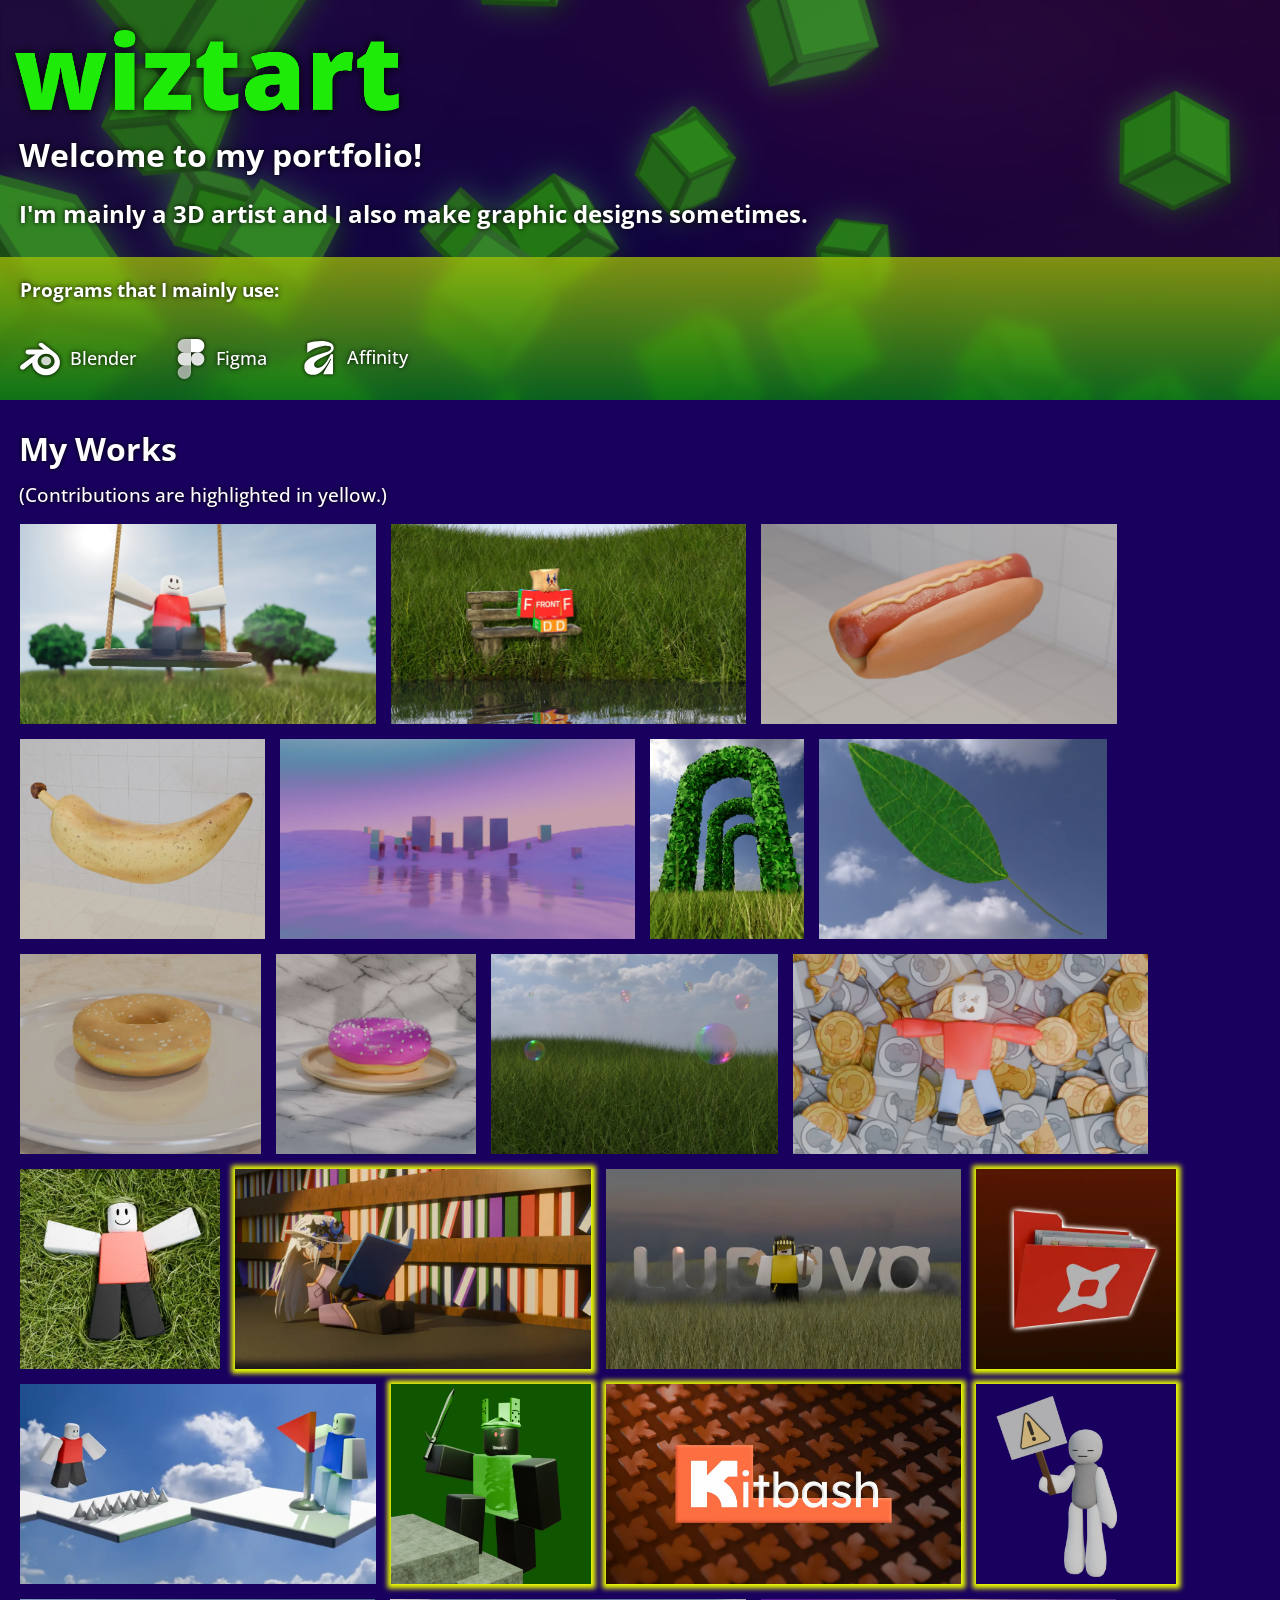
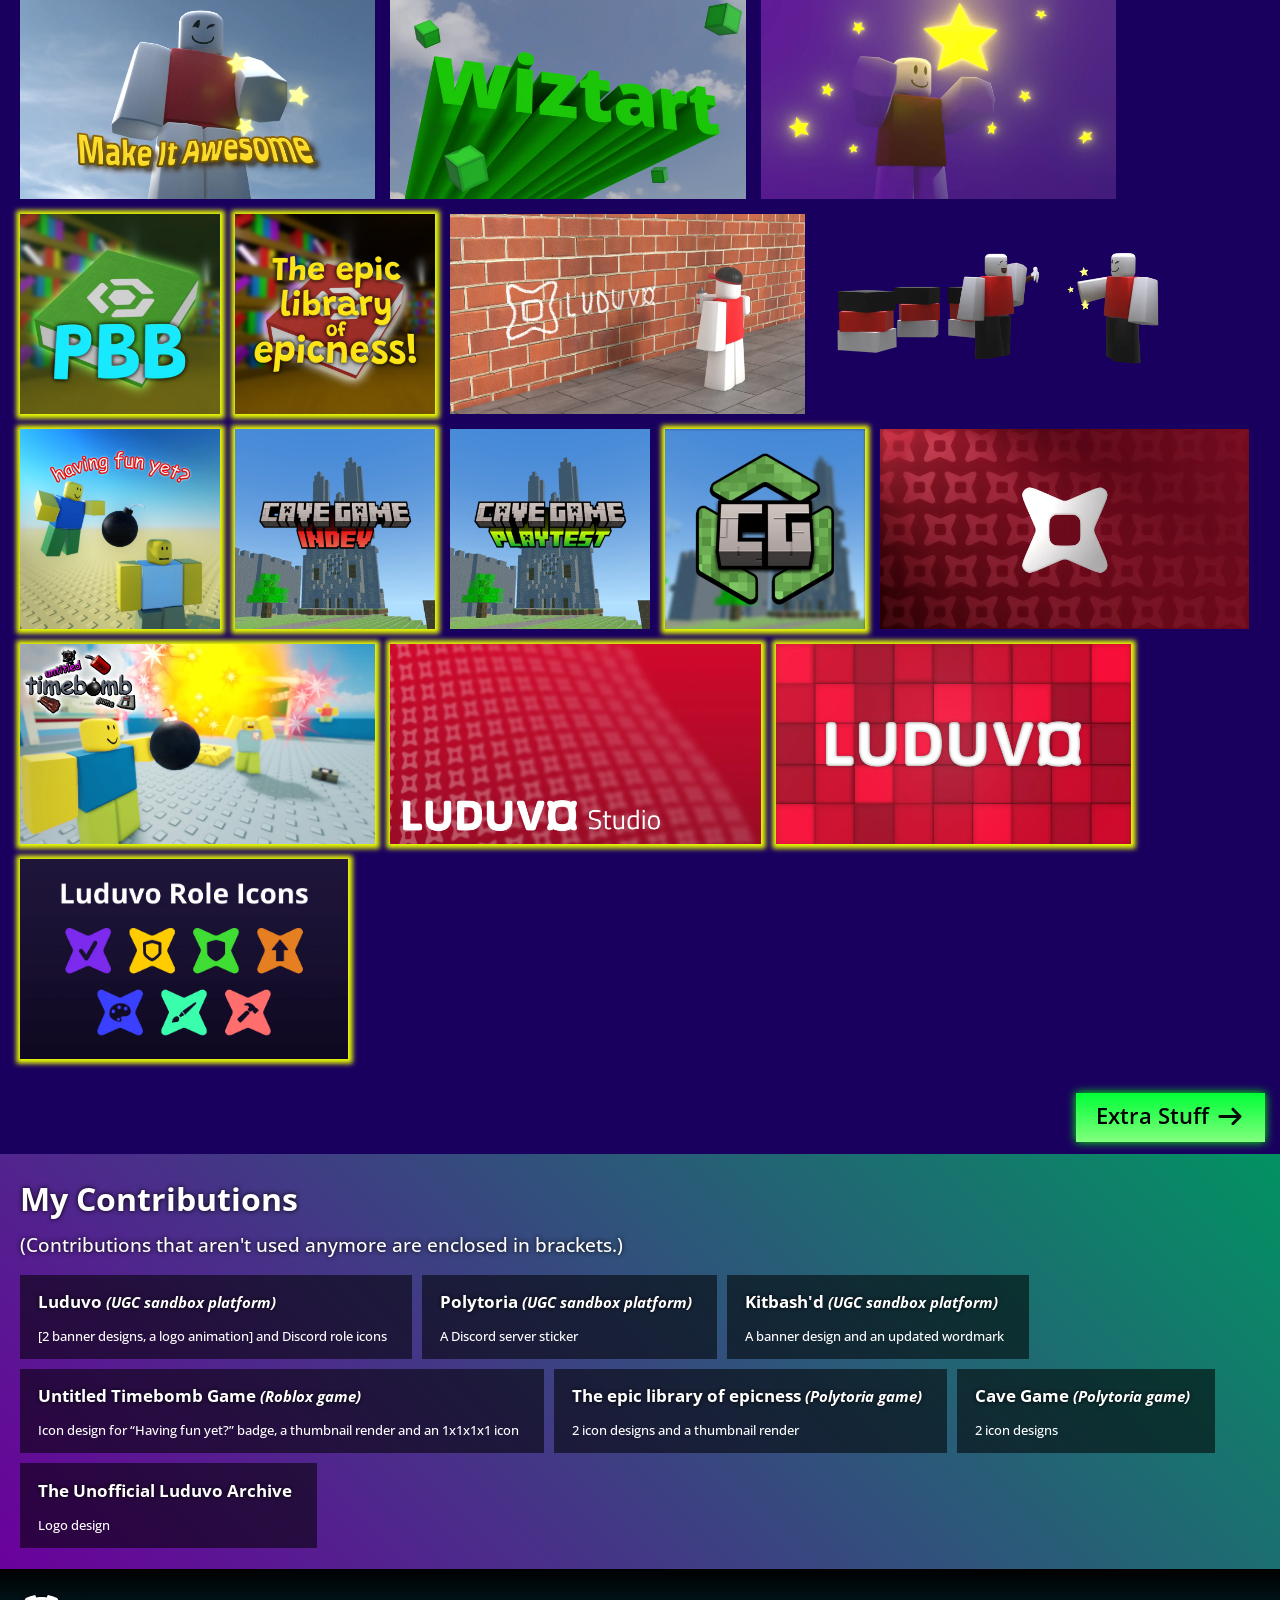
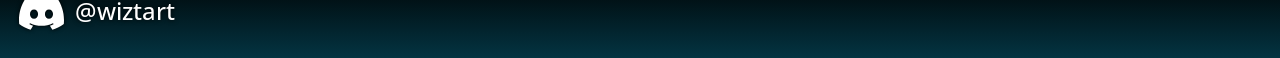
==== index.html @ 4752137a "New works added" ====
<!DOCTYPE html>
<html lang="en">
<head>
    <meta charset="UTF-8">
    <meta name="viewport" content="width=device-width, initial-scale=1.0">
    <title>wiztart's Portfolio</title>
    <meta property="og:title" content="wiztart's Portfolio">
    <meta property="og:image" content="https://wiztart.github.io/portfolio/icons/embed-icon.png">
    <link rel="stylesheet" href="styles.css">
    <link rel="preconnect" href="https://fonts.googleapis.com">
    <link rel="preconnect" href="https://fonts.gstatic.com" crossorigin>
    <link href="https://fonts.googleapis.com/css2?family=Open+Sans:ital,wght@0,300..800;1,300..800&display=swap" rel="stylesheet">
    <link rel="icon" type="image/x-icon" href="icons/icon.png">
</head>

<body>
<script>
    const urlParams = new URLSearchParams(window.location.search);

    if (urlParams.get('animation') === 'false' || urlParams.get('vscode-livepreview') === 'true') {
    document.documentElement.classList.add('no-animations');
    }
</script>




<div class="headerdiv wipe-animation">
    <img class="logo fade-up" src="wiztart.png" alt="wiztart">
    <h1 class="maintext fade-up">Welcome to my portfolio!</h1>
    <h2 class="maintext fade-up">I'm mainly a 3D artist and I also make graphic designs sometimes.</h2>
    <p class="secret-text">if you found this you are very cool</p>

    <div class="programs-container fade-in">
        <h3 class="maintext fade-up">Programs that I mainly use:</h3>

        <div style="display: flex; flex-wrap: wrap;">
            <div class="fade-up"><p class="maintext2" style="font-size: 18px;"><img src="icons/Blender.svg" alt="." width="40" class="small-icon">&nbsp; Blender</p></div>
            <div class="fade-up"><p class="maintext2" style="font-size: 18px;"><img src="icons/Figma.svg" alt="." width="40" class="small-icon"> Figma</p></div>
            <div class="fade-up"><p class="maintext2" style="font-size: 18px; padding-top: 1px;"><img src="icons/Affinity.svg" alt="." width="36" class="small-icon">&nbsp; Affinity</p></div>
        
        </div>
    </div>
</div>

<div class="my-works-section wipe-animation-2">
    <h1 class="maintext fade-in" style="margin-bottom: -6px;">My Works</h1>
    <h3 class="maintext2 fade-in" style="margin-bottom: 10px;">(Contributions are highlighted in yellow.)</h3>

    <div class="my-works-container fade-and-grow">
        <img class="mwimage" src="works/34.webp">
        <img class="mwimage" src="works/33.webp">
        <img class="mwimage" src="works/32.webp">
        <img class="mwimage" src="works/31.webp">
        <img class="mwimage" src="works/30.webp">
        <img class="big-mwimage" src="works/29.webp">
        <img class="mwimage" src="works/28.webp">
        <img class="mwimage" src="works/27.webp">
        <img class="big-mwimage" src="works/26.webp">
        <img class="big2-mwimage" src="works/25.webp">
        <img class="mwimage" src="works/24.webp">
        <img class="mwimage" src="works/23.webp">
        <img class="h-mwimage" src="works/22.webp">
        <img class="mwimage" src="works/21.webp">
        <img class="h-mwimage" src="works/20.webp">
        <img class="mwimage" src="works/19.webp">
        <img class="h-mwimage" src="works/18.webp">
        <img class="h-mwimage" src="works/17.webp">
        <img class="h-mwimage" src="works/16.webp">
        <img class="mwimage" src="works/15.webp">
        <img class="mwimage" src="works/14.webp">
        <img class="mwimage" src="works/13.webp">
        <img class="h-mwimage" src="works/12.webp">
        <img class="h-mwimage" src="works/11.webp">
        <img class="mwimage" src="works/10.webp">
        <img class="wide-mwimage" src="works/9.webp">
        <img class="h-mwimage" src="works/8.webp">
        <img class="h-mwimage" src="works/7.webp">
        <img class="mwimage" src="works/6.webp">
        <img class="h-mwimage" src="works/5.webp">
        <img class="mwimage" src="works/4.webp">
        <img class="h-mwimage" src="works/3.webp">
        <img class="h-mwimage" src="works/2.webp">
        <img class="h-mwimage" src="works/1.webp">
        <img class="h-mwimage" src="works/0.webp">
    </div>
<br>

    <div style="padding-right: 15px; padding-bottom: 15px;">
        <a href="extra.html">
        <button class="more-stuff-button hvr-grow">Extra Stuff <img src="icons/arrow-right.svg" alt="Back" width="30" height="29" style="vertical-align: middle; padding-bottom: 4px;"></button>
        </a>
        <p style="font-size: 16px;">&nbsp;</p>
    </div>
</div>

<div class="contributions-section">
    <h1 class="maintext fade-in" style="padding-left: 0px; margin-bottom: -7px;">My Contributions</h1>
    <h3 class="maintext2 fade-in" style="padding-left: 0px;">(Contributions that aren't used anymore are enclosed in brackets.)</h3>

    <div class="contribution-cards-container fade-and-grow">


        <div class="contribution-card"><h2 class="contribution-card-text">Luduvo
        <i class="contribution-card-text-italic">(UGC sandbox platform)</i>
        <h3 class="contribution-card-text-2">[2 banner designs, a logo animation] and Discord role icons</h3></h2></div>

        <div class="contribution-card"><h2 class="contribution-card-text">Polytoria
        <i class="contribution-card-text-italic">(UGC sandbox platform)</i>
        <h3 class="contribution-card-text-2">A Discord server sticker</h3></h2></div>

        <div class="contribution-card"><h2 class="contribution-card-text">Kitbash'd
        <i class="contribution-card-text-italic">(UGC sandbox platform)</i>
        <h3 class="contribution-card-text-2">A banner design and an updated wordmark</h3></h2></div>

        <div class="contribution-card"><h2 class="contribution-card-text">Untitled Timebomb Game
        <i class="contribution-card-text-italic">(Roblox game)</i>
        <h3 class="contribution-card-text-2">Icon design for “Having fun yet?” badge, a thumbnail render and an 1x1x1x1 icon</h3></h2></div>

        <div class="contribution-card"><h2 class="contribution-card-text">The epic library of epicness
        <i class="contribution-card-text-italic">(Polytoria game)</i>
        <h3 class="contribution-card-text-2">2 icon designs and a thumbnail render</h3></h2></div>

        <div class="contribution-card"><h2 class="contribution-card-text">Cave Game
        <i class="contribution-card-text-italic">(Polytoria game)</i>
        <h3 class="contribution-card-text-2">2 icon designs</h3></h2></div>

        <div class="contribution-card"><h2 class="contribution-card-text">The Unofficial Luduvo Archive
        <h3 class="contribution-card-text-2">Logo design</h3></h2></div>


    </div>
</div>

<div class="discord-username-section">
    <h2 class="maintext2">
    <img src="icons/discord.svg" alt="Discord" width="45" class="small-icon" style="padding-right: 11px;">@wiztart
    </h2>
</div>


</body>
</html>
---- styles.css ----
body {
    margin: 0;
    min-height: 100vh; 
    background-image: linear-gradient(45deg, #35004e, #130153);
    background-attachment: fixed;
    background-size: cover;   
}

.maintext {
    position: relative;
    color: white;
    font-family: "Open Sans", sans-serif;
    font-optical-sizing: auto;
    font-weight: 700;
    font-style: normal;
    font-variation-settings:
    "wdth" 100;
    text-shadow: 0px 0px 5px #000000;
    padding-left: 19px;
    padding-right: 6px;
}

.maintext2 {
    position: relative;
    color: white;
    font-family: "Open Sans", sans-serif;
    font-optical-sizing: auto;
    font-weight: 500;
    font-style: normal;
    font-variation-settings:
    "wdth" 100;
    text-shadow: 0px 0px 5px #000000;
    padding-left: 19px;
    padding-right: 15px;
}

.discord-username-section {
    position: relative;
    background-image: linear-gradient(180deg, #000000, #033442);
    padding-top: 1px;
    padding-bottom: 1px;
}

.small-icon {
    -webkit-filter: drop-shadow(5px 5px 5px #000000);
    filter: drop-shadow(0px 0px 2px #000000);
    vertical-align: middle;
    padding-bottom: 2.6px;
}

.programs-container {
    -webkit-backdrop-filter: blur(5px);
    backdrop-filter: blur(5px);
    background-image: linear-gradient(0deg, #097417d0, #a3be07c0);
    padding: 1px;
}

.contribution-card {
    background-color: #0000008e;
    width: fit-content;
    padding-left: 18px;
    padding-right: 25px;
    padding-top: 1px;
    padding-bottom: 1px;
}

.contributions-section {
    padding-left: 20px;
    padding-bottom: 21px;
    padding-top: 1px;
    background-image: linear-gradient(45deg, #6b009c, #029262);
    display: block;
    margin-top: 0;
}

.contribution-cards-container {
    display: flex;
    flex-wrap: wrap;
    gap: 10px;
    padding-right: 23px;
}

.contribution-card-text {
    position: relative;
    color: white;
    font-family: "Open Sans", sans-serif;
    font-optical-sizing: auto;
    font-weight: 700;
    font-style: normal;
    font-variation-settings:
    "wdth" 100;
    text-shadow: 0px 0px 5px #000000;
    font-size: 17px;
}

.contribution-card-text-2 {
    position: relative;
    color: white;
    font-family: "Open Sans", sans-serif;
    font-optical-sizing: auto;
    font-weight: 500;
    font-style: normal;
    font-variation-settings:
    "wdth" 100;
    font-size: 13px
}

.contribution-card-text-italic {
    position: relative;
    color: white;
    font-family: "Open Sans", sans-serif;
    font-optical-sizing: auto;
    font-weight: 700;
    font-style: normal;
    font-variation-settings:
    "wdth" 100;
    text-shadow: 0px 0px 5px #000000;
    font-size: 18px;
    font-style: italic;
    font-size: 15px;
}

.bar {
  position: relative;
  width: 97%;
  height: 1px;
  background-color: #ffffff;
  margin: 10px auto;
  border-radius: 2px;
}


.logo {
    position: relative;
    display: block;
    width: 30%;
    max-width: 400px;
    min-width: 320px;
    height: auto;
    padding-left: 15px;
    padding-top: 30px;
    -webkit-filter: drop-shadow(5px 5px 5px #000000);
    filter: drop-shadow(0px 0px 5px #000000);
}


.my-works-section {
    background-color: rgb(25, 0, 95); 
    width: 100%;
    padding-top: 5px;
    padding-bottom: 12px;
}

.my-works-container {
    padding-top: 7px;
    padding-left: 20px;
    display: flex;
    flex-wrap: wrap;
    gap: 15px; /* Adjust this value to change the spacing */
}

.hvr-grow {
  display: inline-block;
  vertical-align: middle;
  -webkit-transform: perspective(1px) translateZ(0);
  transform: perspective(1px) translateZ(0);
  box-shadow: 0 0 1px rgba(0, 0, 0, 0);
  -webkit-transition-duration: 0.3s;
  transition-duration: 0.3s;
  -webkit-transition-property: transform;
  transition-property: transform;
}
.hvr-grow:hover, .hvr-grow:focus, .hvr-grow:active { 
  -webkit-transform: scale(1.05);
  transform: scale(1.05);
}

.no-animations .hvr-grow {
  -webkit-transition-duration: 0.3s !important;
  transition-duration: 0.3s !important;
  -webkit-transition-property: transform !important;
  transition-property: transform !important;
}


.headerdiv {
    background-image: url("banner.png");
    background-size: cover;
    background-position: center;
    background-repeat: no-repeat;
    display: block;
    overflow: hidden; /* Prevents internal margins from pushing out the bottom */
}

.wipe-animation {
    -webkit-mask-image: linear-gradient(to right, black 45%, transparent 55%);

    mask-image: linear-gradient(to right, black 46%, transparent 55%);

    -webkit-mask-size: 200% 100%;
    mask-size: 300% 100%;

    -webkit-mask-position: 100% 0;
    mask-position: 85% 0;

    animation: wipeReveal 1s ease-in-out forwards;
}

.wipe-animation-2 {
    -webkit-mask-image: linear-gradient(to right, transparent 45%, black 55%);
    mask-image: linear-gradient(to right, transparent 45%, black 55%);

    -webkit-mask-size: 200% 100%;
    mask-size: 300% 100%;

    -webkit-mask-position: 0% 0;
    mask-position: 0% 0;

    animation: wipeRevealRightToLeft 1s ease-in-out forwards;
}

@keyframes wipeRevealRightToLeft {
  0% {
    -webkit-mask-position: 0% 0;
    mask-position: 0% 0;
  }
  100% {
    -webkit-mask-position: 100% 0;
    mask-position: 100% 0;
  }
}

@keyframes wipeReveal {
  100% {
    -webkit-mask-position: 0% 0;
    mask-position: 0% 0;
  }
}

.no-animations .wipe-animation {
    -webkit-mask-position: 0% 0 !important;
    mask-position: 0% 0 !important;
}

.no-animations .wipe-animation-2 {
    -webkit-mask-position: 100% 0 !important;
    mask-position: 100% 0 !important;
}

.mwimage {
    height: 200px;
    width: auto;
    flex-shrink: 0;
    object-fit: contain;
}

.big-mwimage {
    height: 200px;
    width: auto;
    flex-shrink: 0;
    object-fit: contain;
}

.big2-mwimage {
    height: 200px;
    width: auto;
    flex-shrink: 0;
    object-fit: contain;
}

.wide-mwimage {
    height: 155px;
    width: auto;
    flex-shrink: 0;
    object-fit: contain;
}

.h-mwimage {
    height: 200px;
    width: auto;
    flex-shrink: 0;
    object-fit: contain;
    scroll-behavior: smooth;
    box-shadow: 0 0 5px 4.5px #eeff00;
}

.blue-highlighted-worksimage {
    height: 200px;
    width: auto;
    flex-shrink: 0;
    object-fit: contain;
    scroll-behavior: smooth;
    box-shadow: 0 0 5px 4.5px #00ccff;
}

.fade-up {
  opacity: 0;
  transform: translateY(20px);
  animation: fadeUp 0.7s ease-out forwards;
  animation-delay: 0.4s;
}

.no-animations .fade-up {
  opacity: 1 !important;
  transform: translateY(0) !important;
}

.fade-and-grow {
  animation: fadeInGrow 0.6s ease-in-out forwards;
}

@keyframes fadeInGrow {
  0% {
    opacity: 0;
    transform: scale(0.7);
  }
  100% {
    opacity: 1;
    transform: scale(1);
  }
}


@keyframes fadeUp {
  to {
    opacity: 1;
    transform: translateY(0);
  }
}

  /*
Source - https://stackoverflow.com/a/39669911
Posted by DigitalDesignDj
Retrieved 2026-07-07, License - CC BY-SA 3.0
*/

.fade-in {
	opacity: 1;
	animation-name: fadeInOpacity;
	animation-iteration-count: 1;
	animation-timing-function: ease-in;
	animation-duration: 0.8s;
}

.back-button {
  font-family: "Open Sans";
  font-weight: 600;
  padding: 10px 30px;
  padding-bottom: 7px;
  font-size: 22px;
  cursor: pointer;
  background: linear-gradient(to bottom, #00ff37, #82ff7e); 
  -webkit-filter: drop-shadow(5px 5px 5px #00ff00);
  filter: drop-shadow(0px 0px 5px #02ff02);
  border-style: none;
  color: black;
  text-decoration: none;
}

.more-stuff-button {
  font-family: "Open Sans";
  font-weight: 600;
  padding: 7px 20px;
  font-size: 22px;
  cursor: pointer;
  background: linear-gradient(to bottom, #00ff37, #82ff7e); 
  -webkit-filter: drop-shadow(5px 5px 5px #00ff00);
  filter: drop-shadow(0px 0px 5px #02ff02);
  border-style: none;
  color: black;
  text-decoration: none;
  float: right;
}

.video {

}

.highlighted-video {
  box-shadow: 0 0 5px 4.5px #eeff00;
}

.extra-stuff-container {
  padding: 15px;
  display: flex;
  flex-wrap: wrap;
  gap: 15px; /* Adjust this value to change the spacing */
}

.secret-text {
  position: relative;
  color: rgba(255, 255, 255, 0);
  font-family: "Open Sans", sans-serif;
  font-optical-sizing: auto;
  font-weight: 500;
  font-style: normal;
  font-variation-settings:
  "wdth" 100;
  padding-left: 4px;
  font-size: 3px;
}

.no-animations, 
.no-animations * {
  animation: none !important;
  transition: none !important;
}

@keyframes fadeInOpacity {
	0% {
		opacity: 0;
	}
	100% {
		opacity: 1;
	}
}
  
@media (max-width: 768px) {
    .mwimage {
      height: 176px;
      width: auto;
    }

    .h-mwimage {
      height: 176px;
      width: auto;
    }

    .wide-mwimage {
      height: 135px;
      width: auto;
    }

    .big-mwimage {
      width: 250px;
      height: auto;
    }
    
    .big2-mwimage {
      width: 300px;
      height: auto;
    }

    .my-works-container {
        gap: 12px;
        padding: 10px;
        padding-left: 19px;

    }


}

@media (max-width: 450px) {
    .video {
      width: 94%;
      height: auto;
    }
}

@media (max-width: 768px) {
    .contribution-card {
      padding-left: 13px;
      padding-right: 18px;
      padding-top: 0px;
      padding-bottom: 0px;
    }

    .contribution-card-text {
      font-size: 17px;
    }

    .contribution-card-text-2 {
      font-size: 15px;
    }

    .contribution-card-text-italic {
      font-size: 14px;
    }
  }
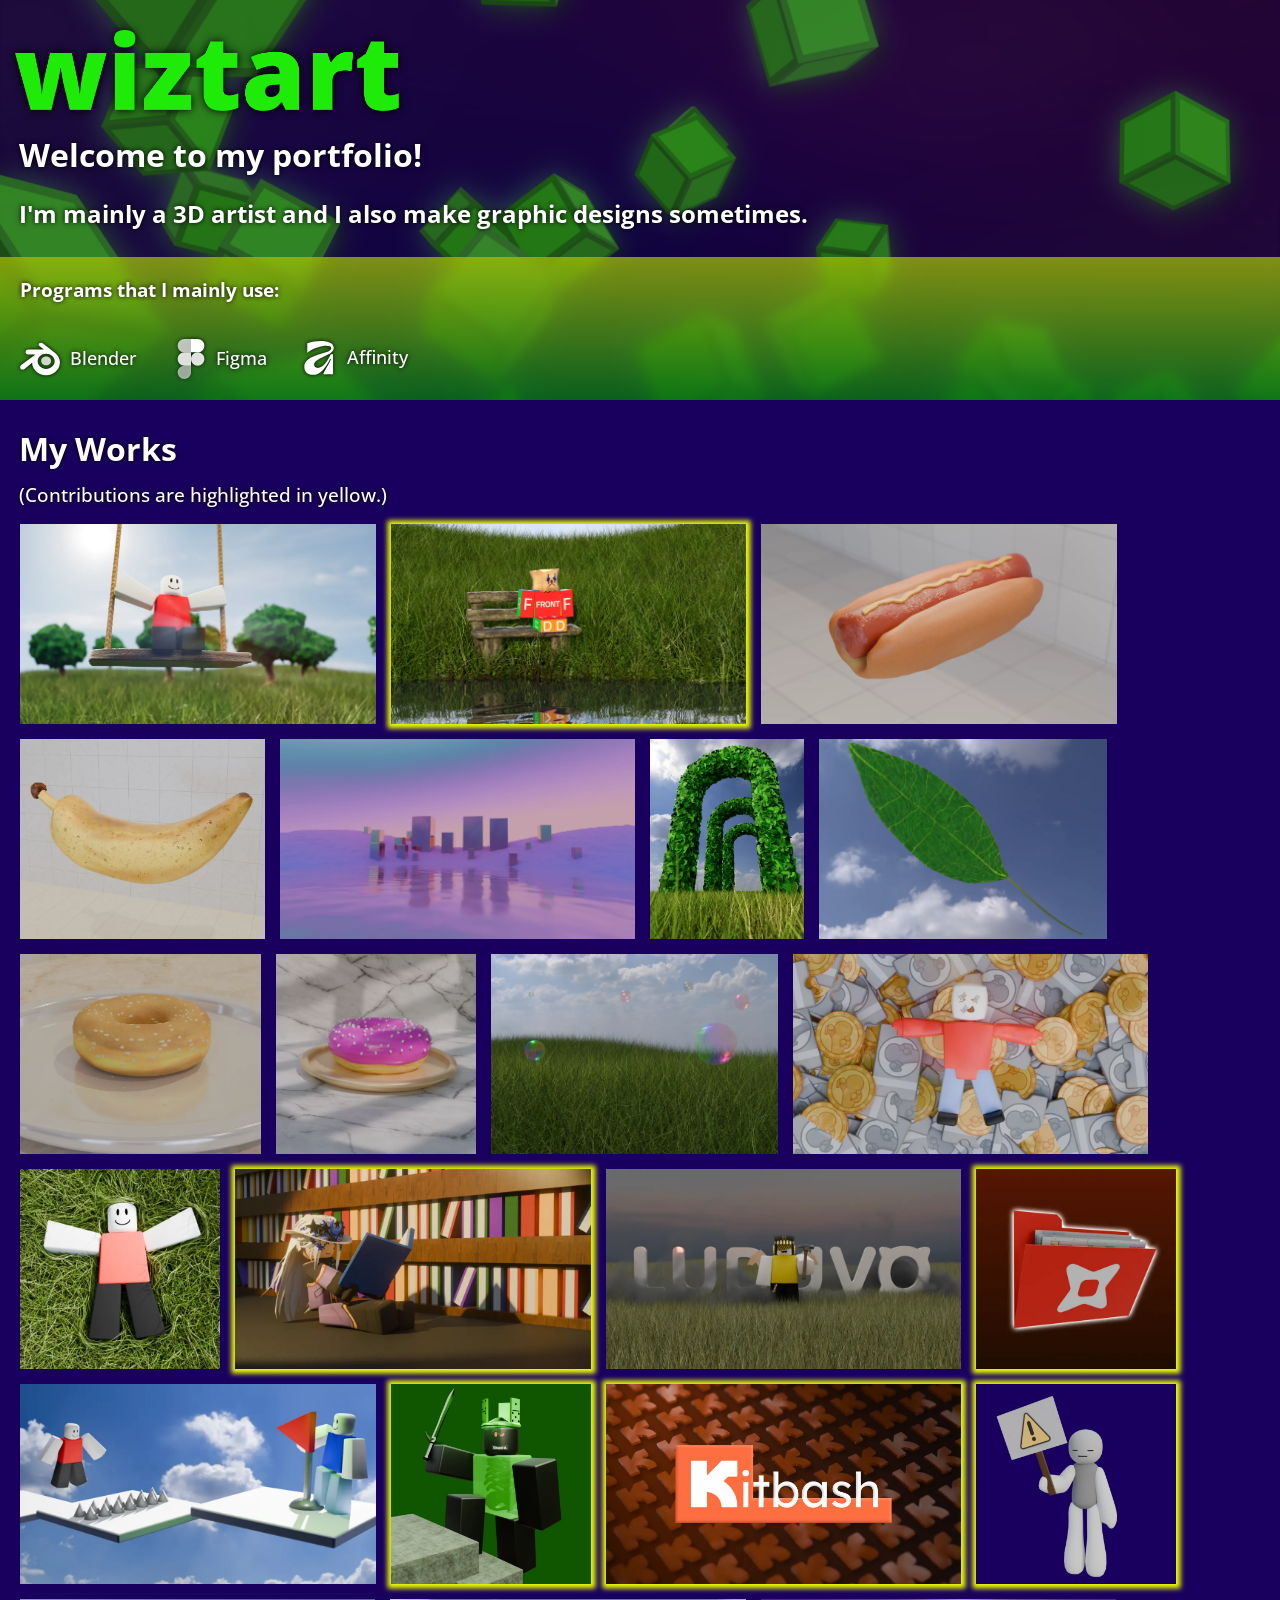
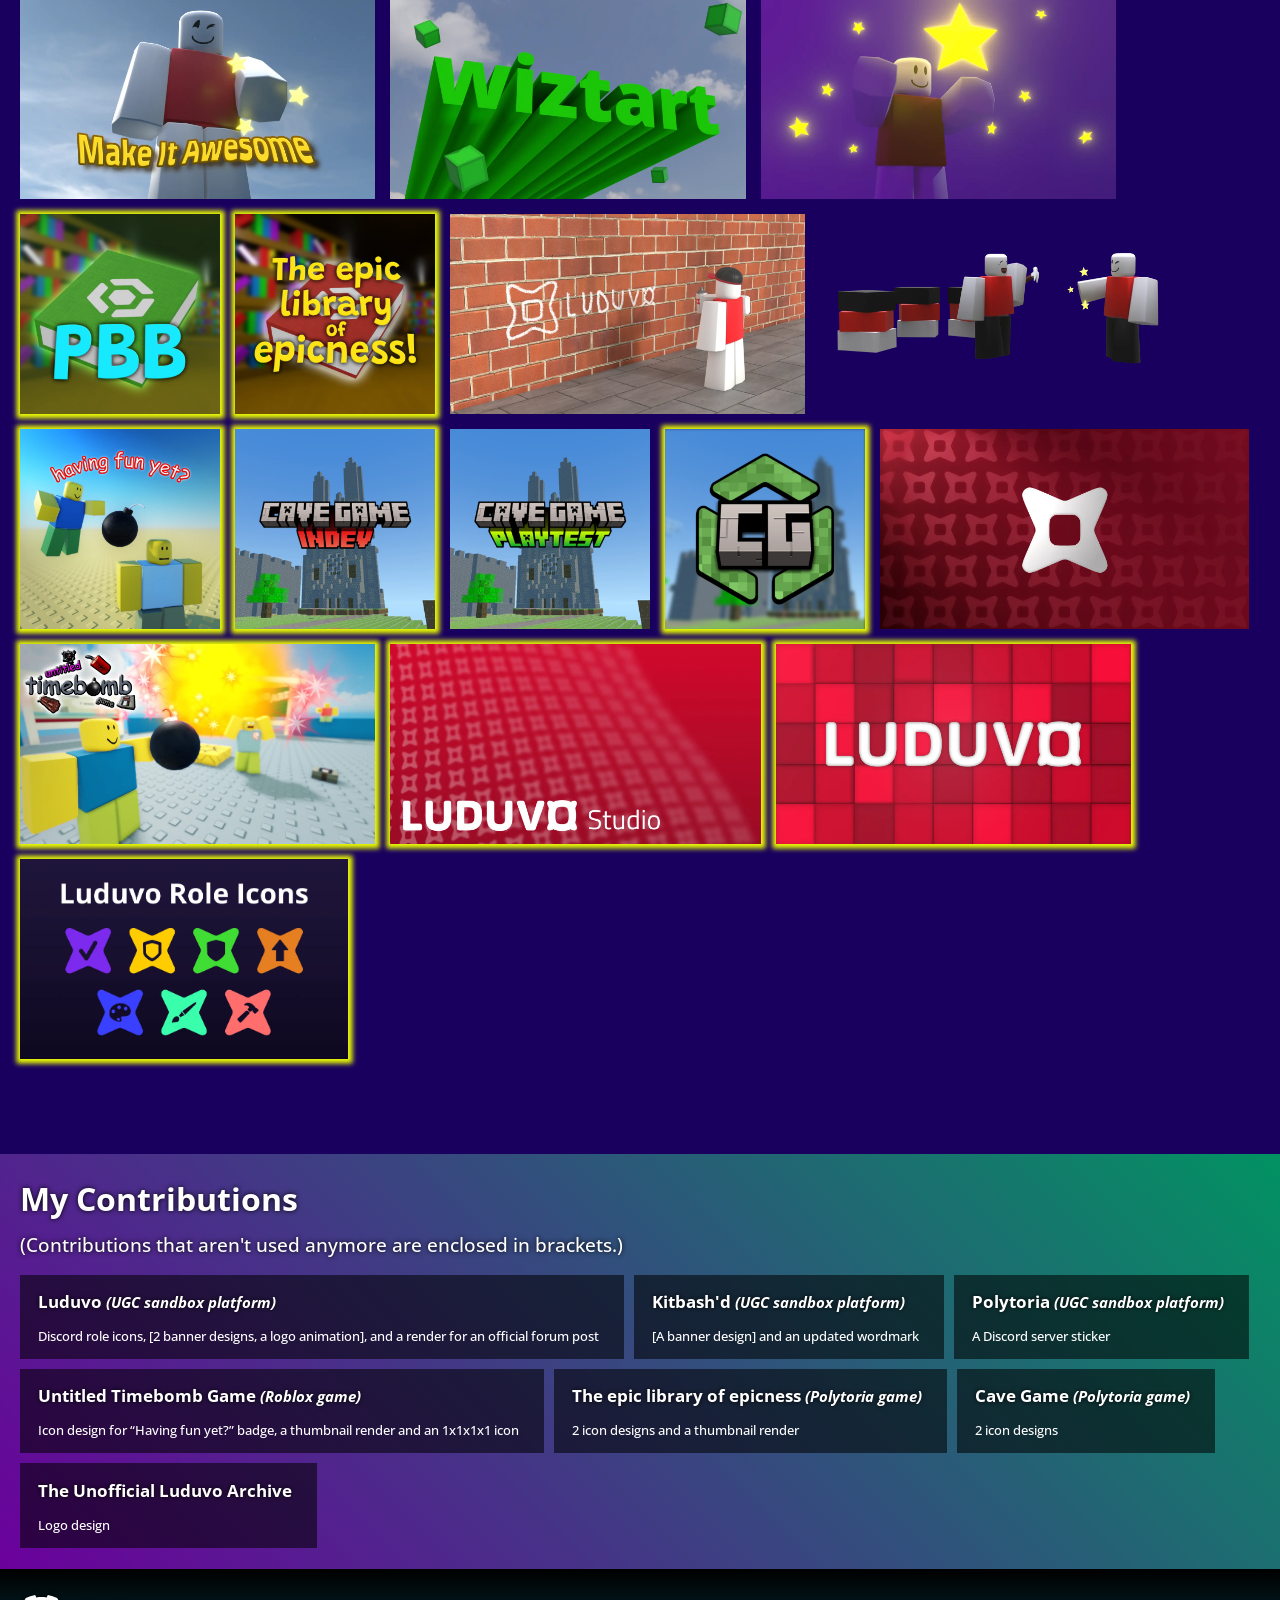
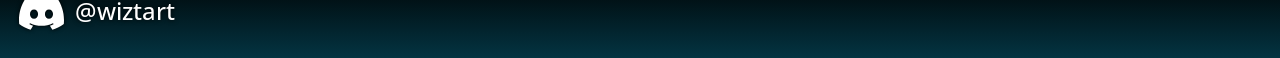
==== commit b952476d: "Small changes" ====
--- a/index.html
+++ b/index.html
@@ -38,7 +38,6 @@
             <div class="fade-up"><p class="maintext2" style="font-size: 18px;"><img src="icons/Blender.svg" alt="." width="40" class="small-icon">&nbsp; Blender</p></div>
             <div class="fade-up"><p class="maintext2" style="font-size: 18px;"><img src="icons/Figma.svg" alt="." width="40" class="small-icon"> Figma</p></div>
             <div class="fade-up"><p class="maintext2" style="font-size: 18px; padding-top: 1px;"><img src="icons/Affinity.svg" alt="." width="36" class="small-icon">&nbsp; Affinity</p></div>
-        
         </div>
     </div>
 </div>
@@ -49,7 +48,7 @@
 
     <div class="my-works-container fade-and-grow">
         <img class="mwimage" src="works/34.webp">
-        <img class="mwimage" src="works/33.webp">
+        <img class="h-mwimage" src="works/33.webp">
         <img class="mwimage" src="works/32.webp">
         <img class="mwimage" src="works/31.webp">
         <img class="mwimage" src="works/30.webp">
@@ -101,32 +100,32 @@
     <div class="contribution-cards-container fade-and-grow">
 
 
-        <div class="contribution-card"><h2 class="contribution-card-text">Luduvo
-        <i class="contribution-card-text-italic">(UGC sandbox platform)</i>
-        <h3 class="contribution-card-text-2">[2 banner designs, a logo animation] and Discord role icons</h3></h2></div>
+        <div class="contribution-card"><h2 class="ctbcard-text">Luduvo
+        <i class="ctbcard-text-2">(UGC sandbox platform)</i>
+        <h3 class="ctbcard-text-3">Discord role icons, [2 banner designs, a logo animation], and a render for an official forum post</h3></h2></div>
 
-        <div class="contribution-card"><h2 class="contribution-card-text">Polytoria
-        <i class="contribution-card-text-italic">(UGC sandbox platform)</i>
-        <h3 class="contribution-card-text-2">A Discord server sticker</h3></h2></div>
+        <div class="contribution-card"><h2 class="ctbcard-text">Kitbash'd
+        <i class="ctbcard-text-2">(UGC sandbox platform)</i>
+        <h3 class="ctbcard-text-3">[A banner design] and an updated wordmark</h3></h2></div>
 
-        <div class="contribution-card"><h2 class="contribution-card-text">Kitbash'd
-        <i class="contribution-card-text-italic">(UGC sandbox platform)</i>
-        <h3 class="contribution-card-text-2">A banner design and an updated wordmark</h3></h2></div>
+        <div class="contribution-card"><h2 class="ctbcard-text">Polytoria
+        <i class="ctbcard-text-2">(UGC sandbox platform)</i>
+        <h3 class="ctbcard-text-3">A Discord server sticker</h3></h2></div>
 
-        <div class="contribution-card"><h2 class="contribution-card-text">Untitled Timebomb Game
-        <i class="contribution-card-text-italic">(Roblox game)</i>
-        <h3 class="contribution-card-text-2">Icon design for “Having fun yet?” badge, a thumbnail render and an 1x1x1x1 icon</h3></h2></div>
+        <div class="contribution-card"><h2 class="ctbcard-text">Untitled Timebomb Game
+        <i class="ctbcard-text-2">(Roblox game)</i>
+        <h3 class="ctbcard-text-3">Icon design for “Having fun yet?” badge, a thumbnail render and an 1x1x1x1 icon</h3></h2></div>
 
-        <div class="contribution-card"><h2 class="contribution-card-text">The epic library of epicness
-        <i class="contribution-card-text-italic">(Polytoria game)</i>
-        <h3 class="contribution-card-text-2">2 icon designs and a thumbnail render</h3></h2></div>
+        <div class="contribution-card"><h2 class="ctbcard-text">The epic library of epicness
+        <i class="ctbcard-text-2">(Polytoria game)</i>
+        <h3 class="ctbcard-text-3">2 icon designs and a thumbnail render</h3></h2></div>
 
-        <div class="contribution-card"><h2 class="contribution-card-text">Cave Game
-        <i class="contribution-card-text-italic">(Polytoria game)</i>
-        <h3 class="contribution-card-text-2">2 icon designs</h3></h2></div>
+        <div class="contribution-card"><h2 class="ctbcard-text">Cave Game
+        <i class="ctbcard-text-2">(Polytoria game)</i>
+        <h3 class="ctbcard-text-3">2 icon designs</h3></h2></div>
 
-        <div class="contribution-card"><h2 class="contribution-card-text">The Unofficial Luduvo Archive
-        <h3 class="contribution-card-text-2">Logo design</h3></h2></div>
+        <div class="contribution-card"><h2 class="ctbcard-text">The Unofficial Luduvo Archive
+        <h3 class="ctbcard-text-3">Logo design</h3></h2></div>
 
 
     </div>
--- a/styles.css
+++ b/styles.css
@@ -80,7 +80,7 @@
     padding-right: 23px;
 }
 
-.contribution-card-text {
+.ctbcard-text {
     position: relative;
     color: white;
     font-family: "Open Sans", sans-serif;
@@ -93,7 +93,7 @@
     font-size: 17px;
 }
 
-.contribution-card-text-2 {
+.ctbcard-text-3 {
     position: relative;
     color: white;
     font-family: "Open Sans", sans-serif;
@@ -105,7 +105,7 @@
     font-size: 13px
 }
 
-.contribution-card-text-italic {
+.ctbcard-text-2 {
     position: relative;
     color: white;
     font-family: "Open Sans", sans-serif;
@@ -466,15 +466,15 @@
       padding-bottom: 0px;
     }
 
-    .contribution-card-text {
+    .ctbcard-text {
       font-size: 17px;
     }
 
-    .contribution-card-text-2 {
+    .ctbcard-text-3 {
       font-size: 15px;
     }
 
-    .contribution-card-text-italic {
+    .ctbcard-text-2 {
       font-size: 14px;
     }
   }
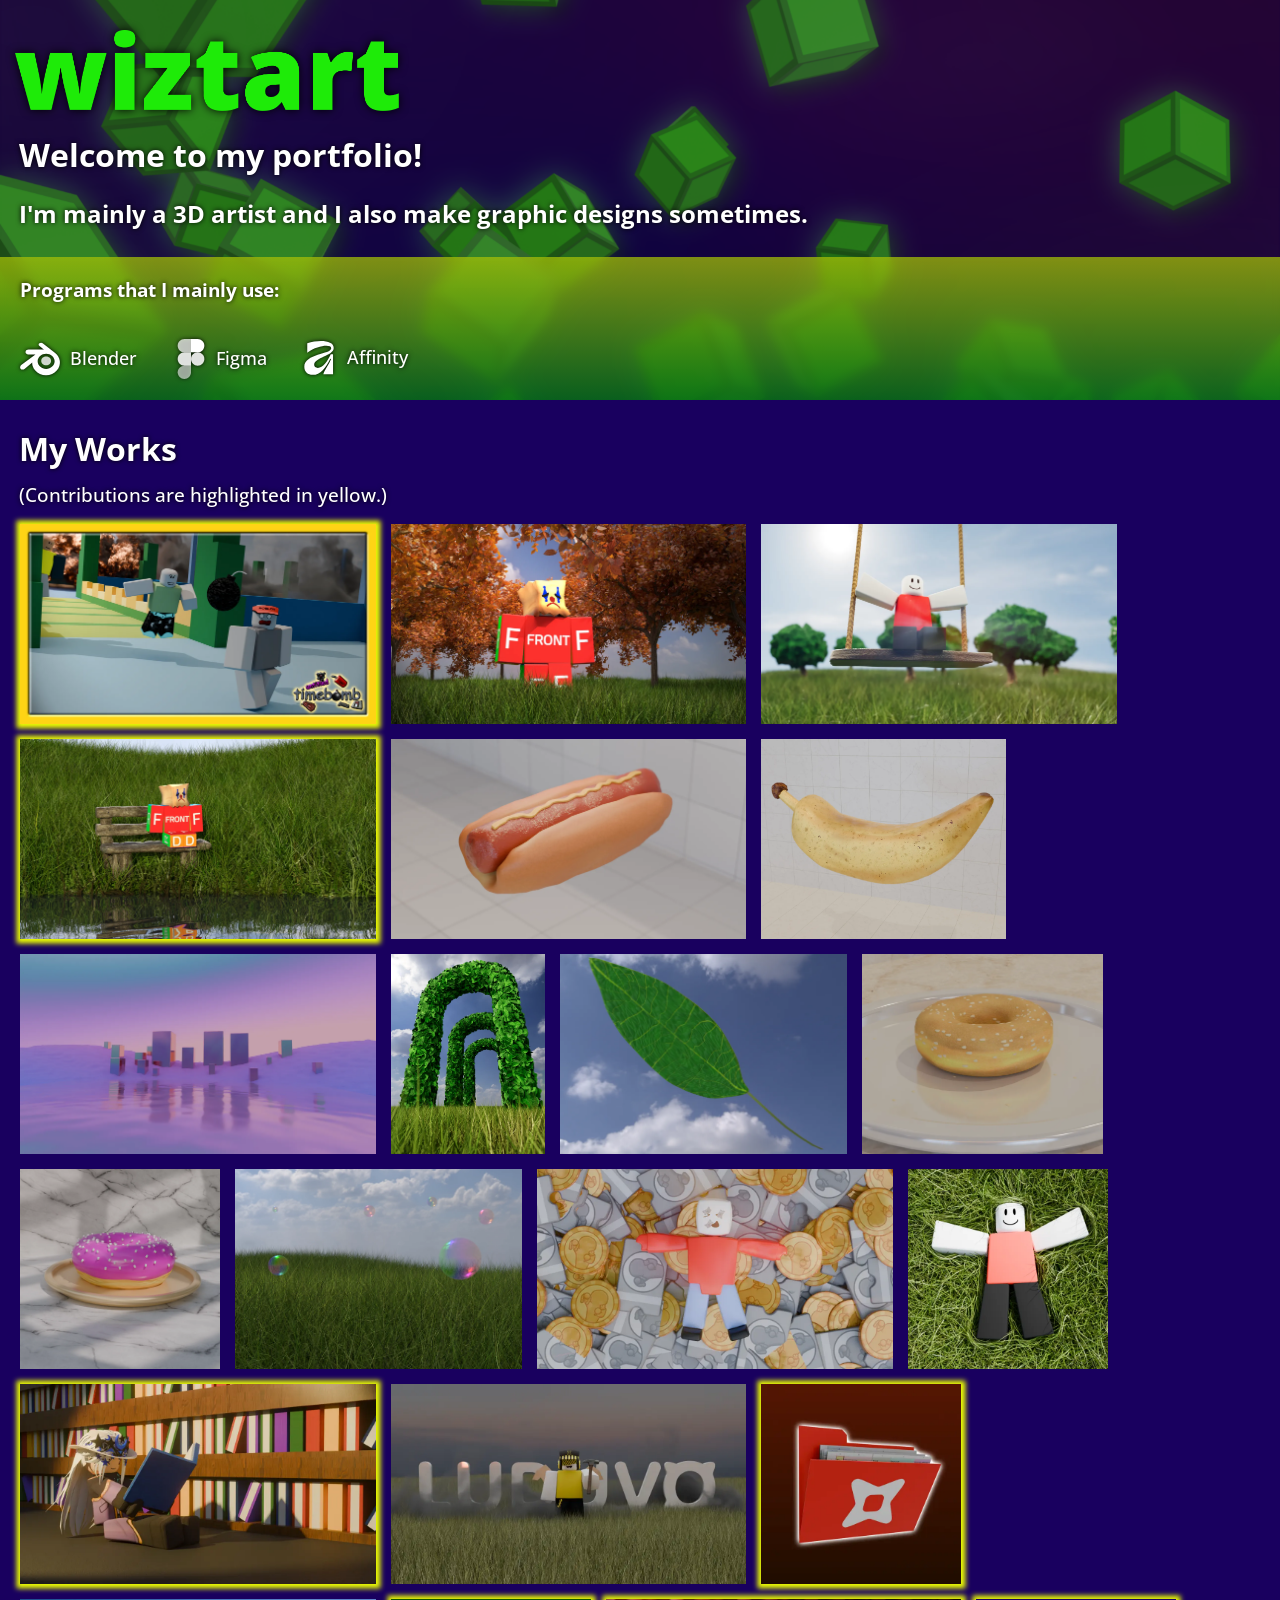
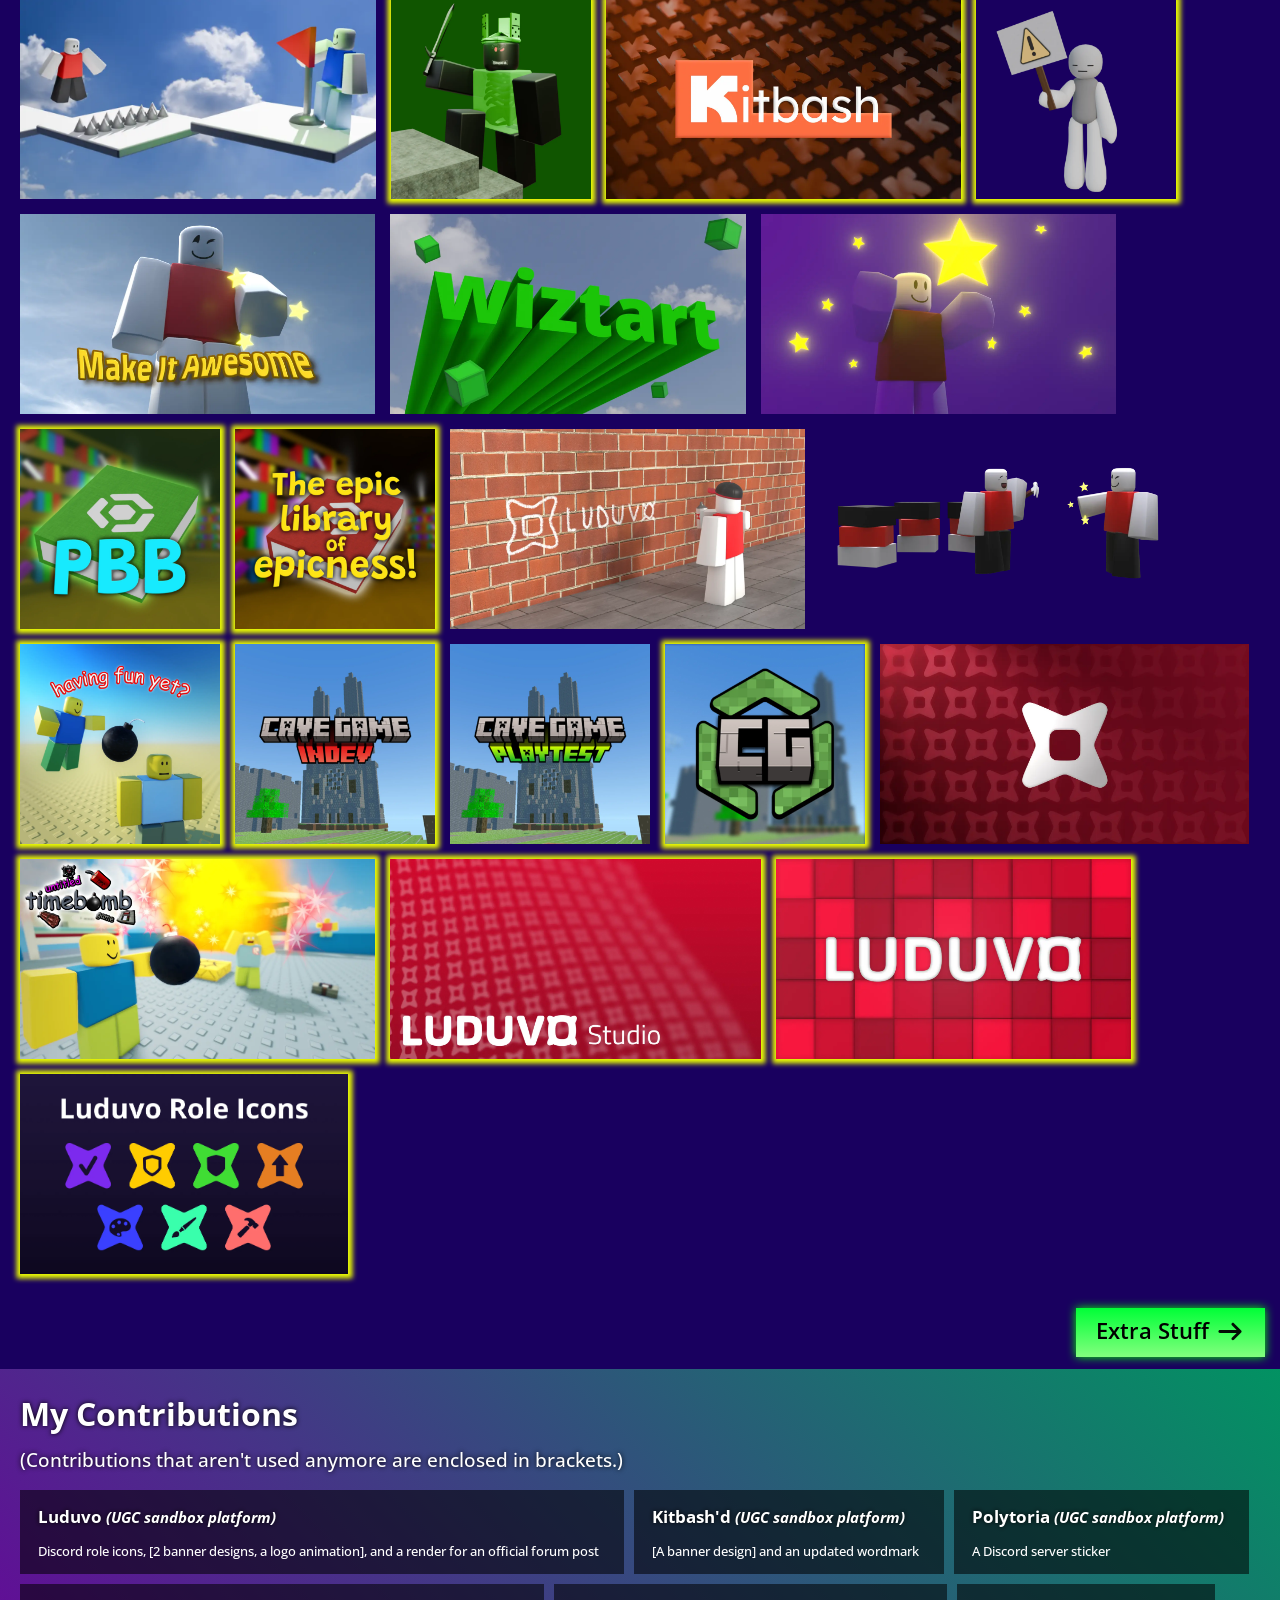
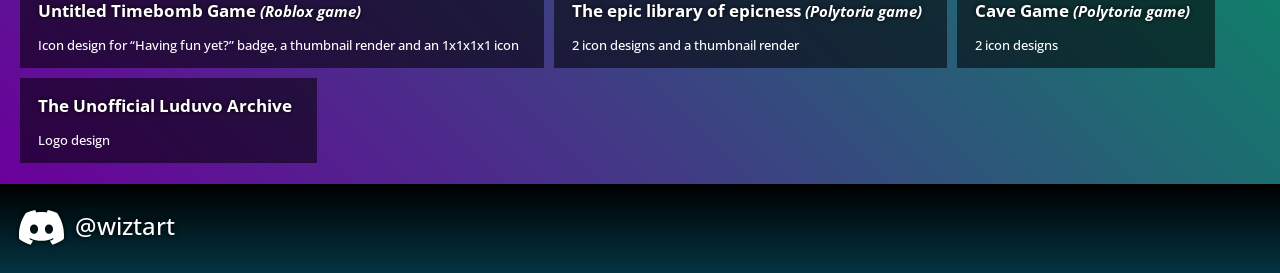
==== commit 549ec1ee: "New works images" ====
--- a/index.html
+++ b/index.html
@@ -47,6 +47,8 @@
     <h3 class="maintext2 fade-in" style="margin-bottom: 10px;">(Contributions are highlighted in yellow.)</h3>
 
     <div class="my-works-container fade-and-grow">
+        <img class="h-mwimage" src="works/36.webp">
+        <img class="mwimage" src="works/35.webp">
         <img class="mwimage" src="works/34.webp">
         <img class="h-mwimage" src="works/33.webp">
         <img class="mwimage" src="works/32.webp">
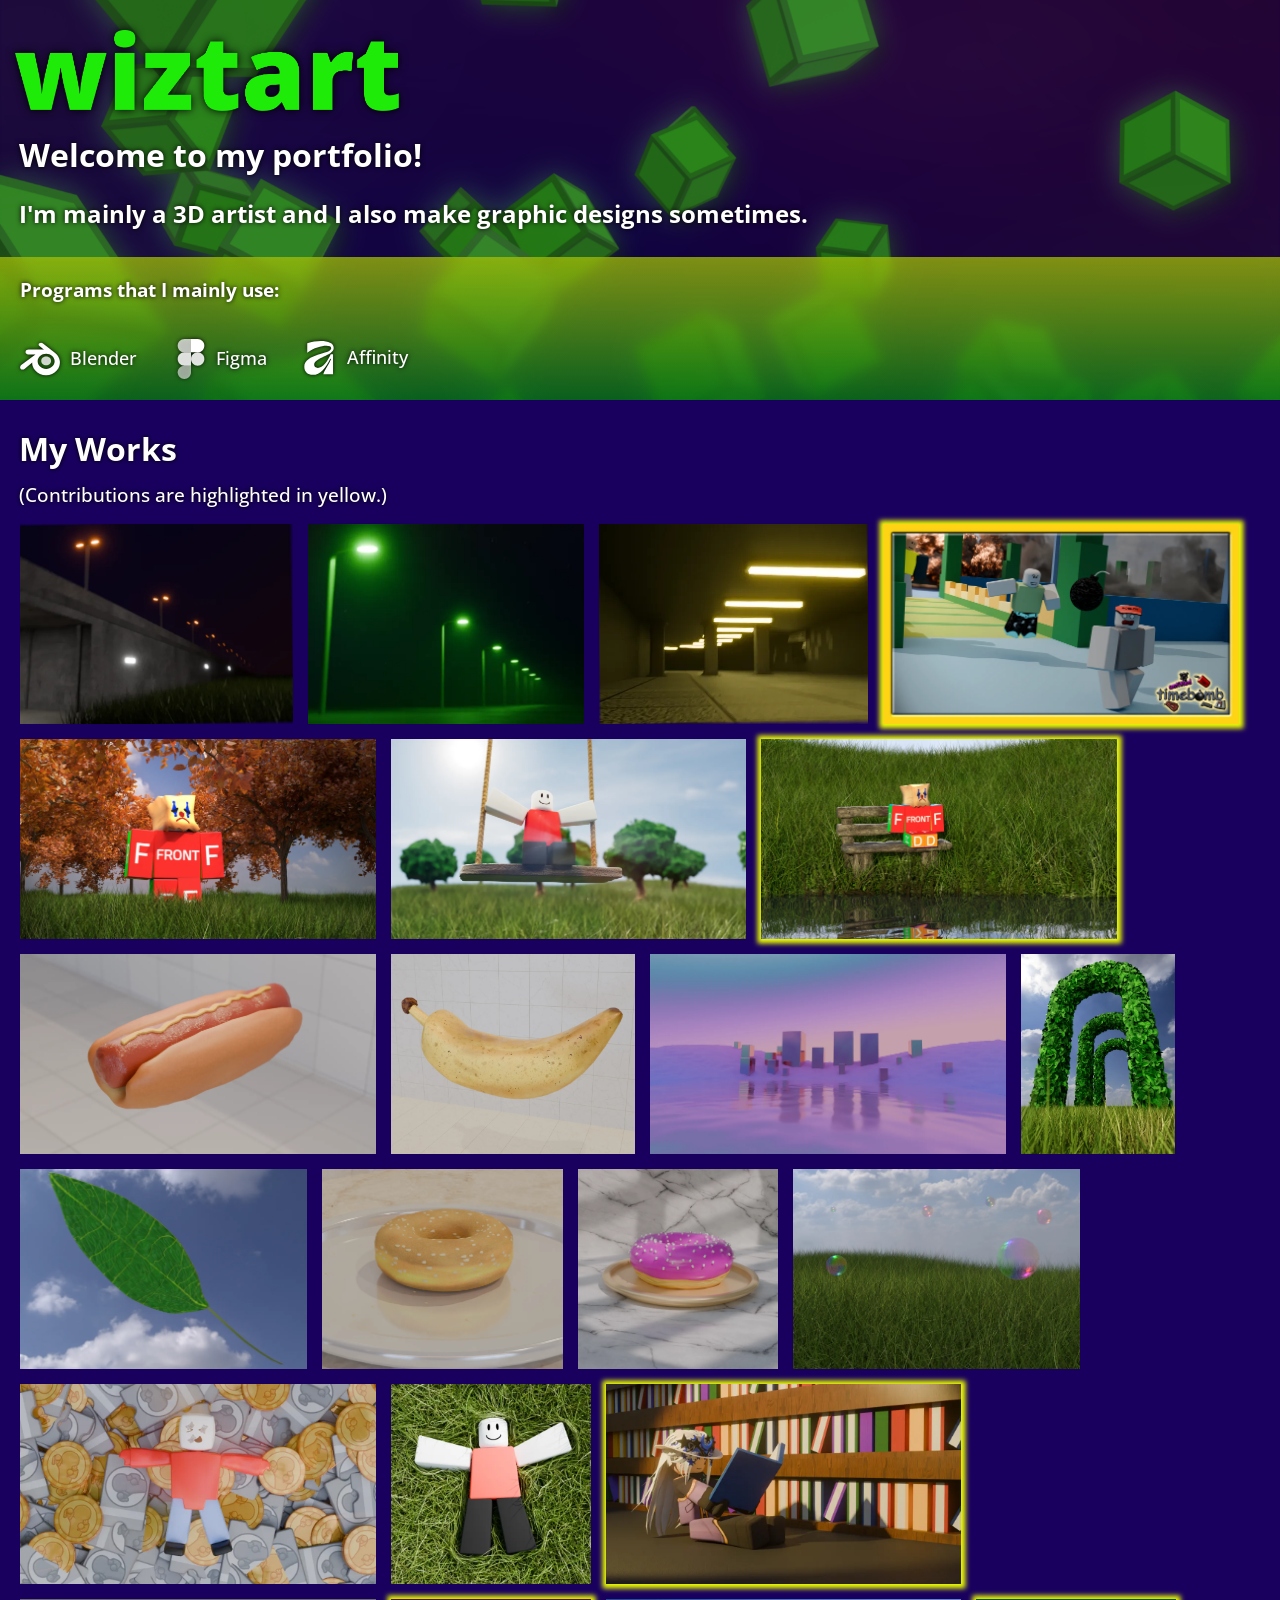
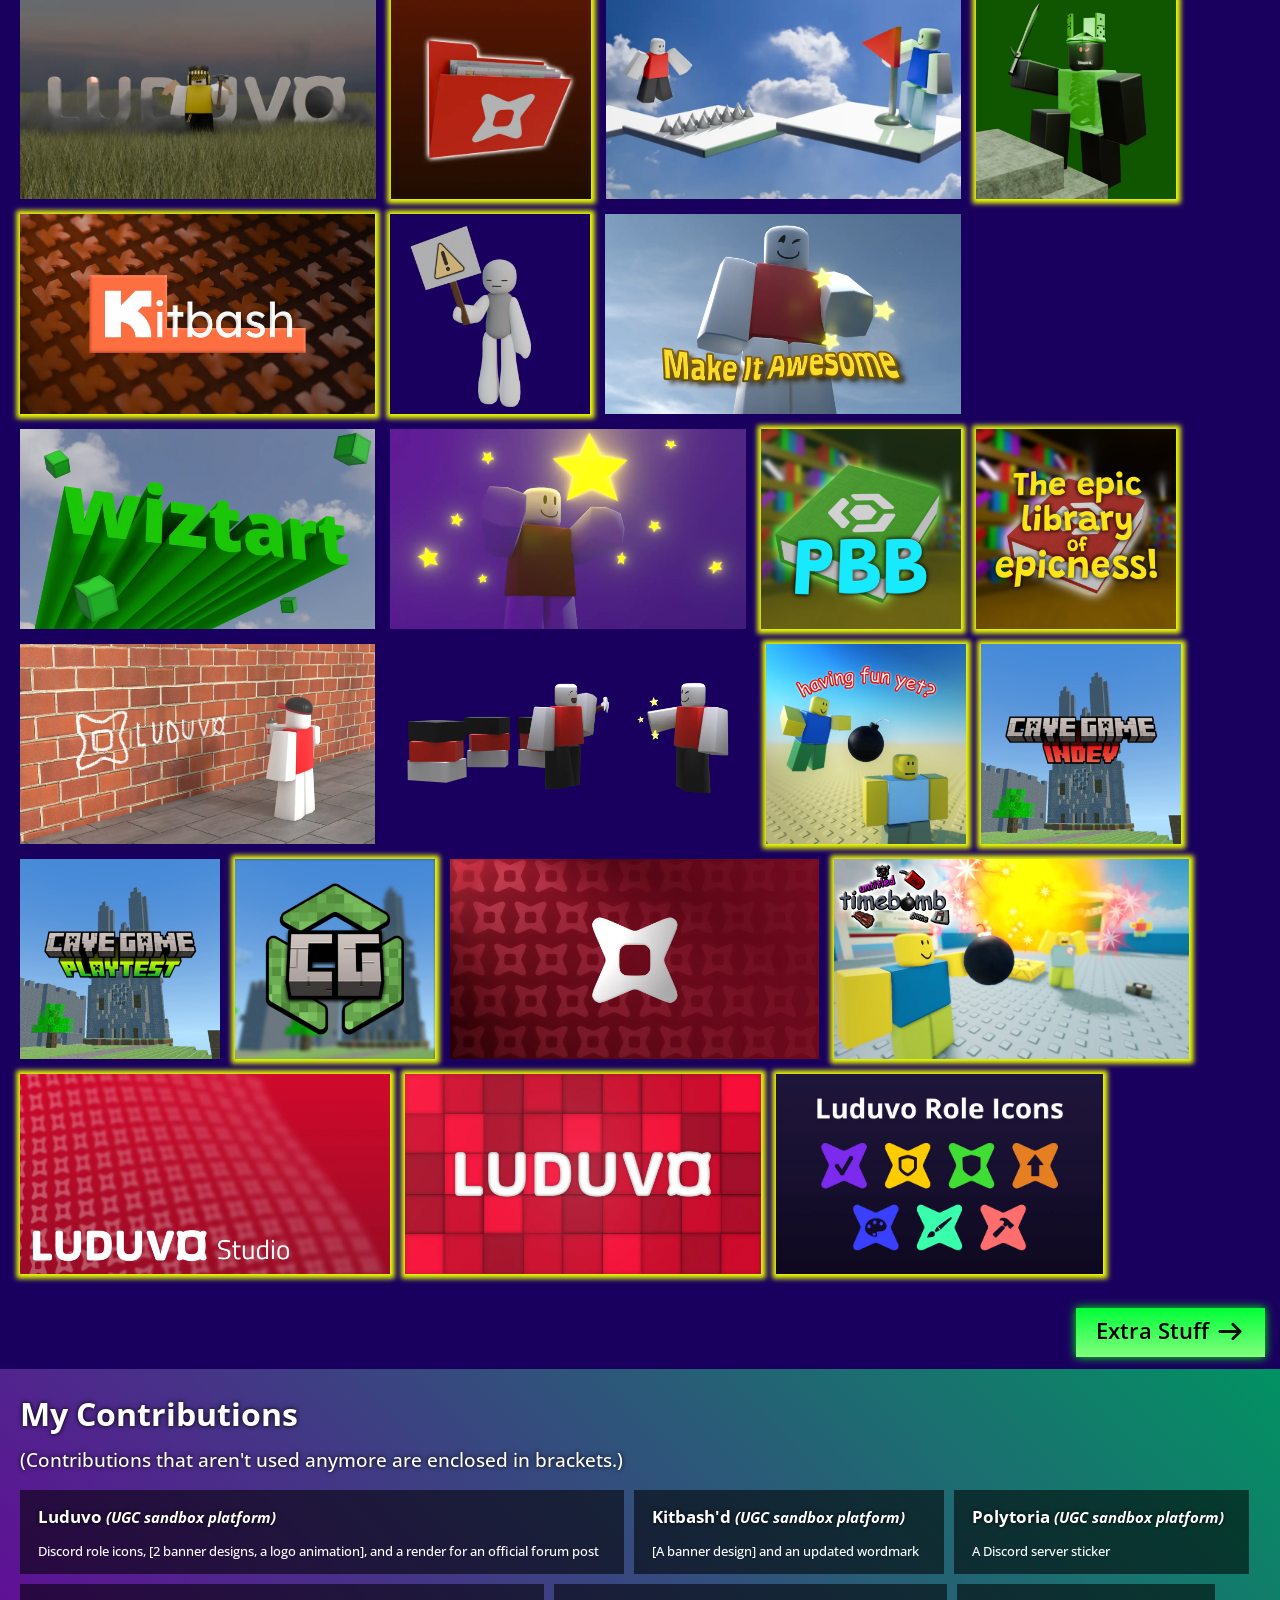
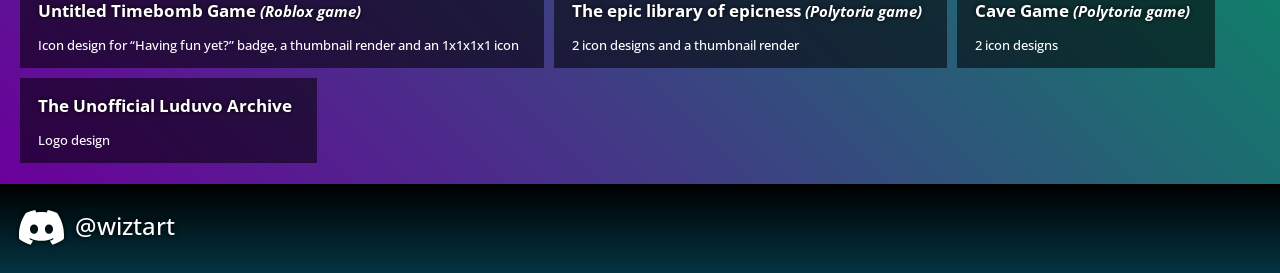
==== commit d556adfd: "New works images added" ====
--- a/index.html
+++ b/index.html
@@ -47,6 +47,9 @@
     <h3 class="maintext2 fade-in" style="margin-bottom: 10px;">(Contributions are highlighted in yellow.)</h3>
 
     <div class="my-works-container fade-and-grow">
+        <img class="big2-mwimage" src="works/39.webp">
+        <img class="big2-mwimage" src="works/38.webp">
+        <img class="big2-mwimage" src="works/37.webp">
         <img class="h-mwimage" src="works/36.webp">
         <img class="mwimage" src="works/35.webp">
         <img class="mwimage" src="works/34.webp">
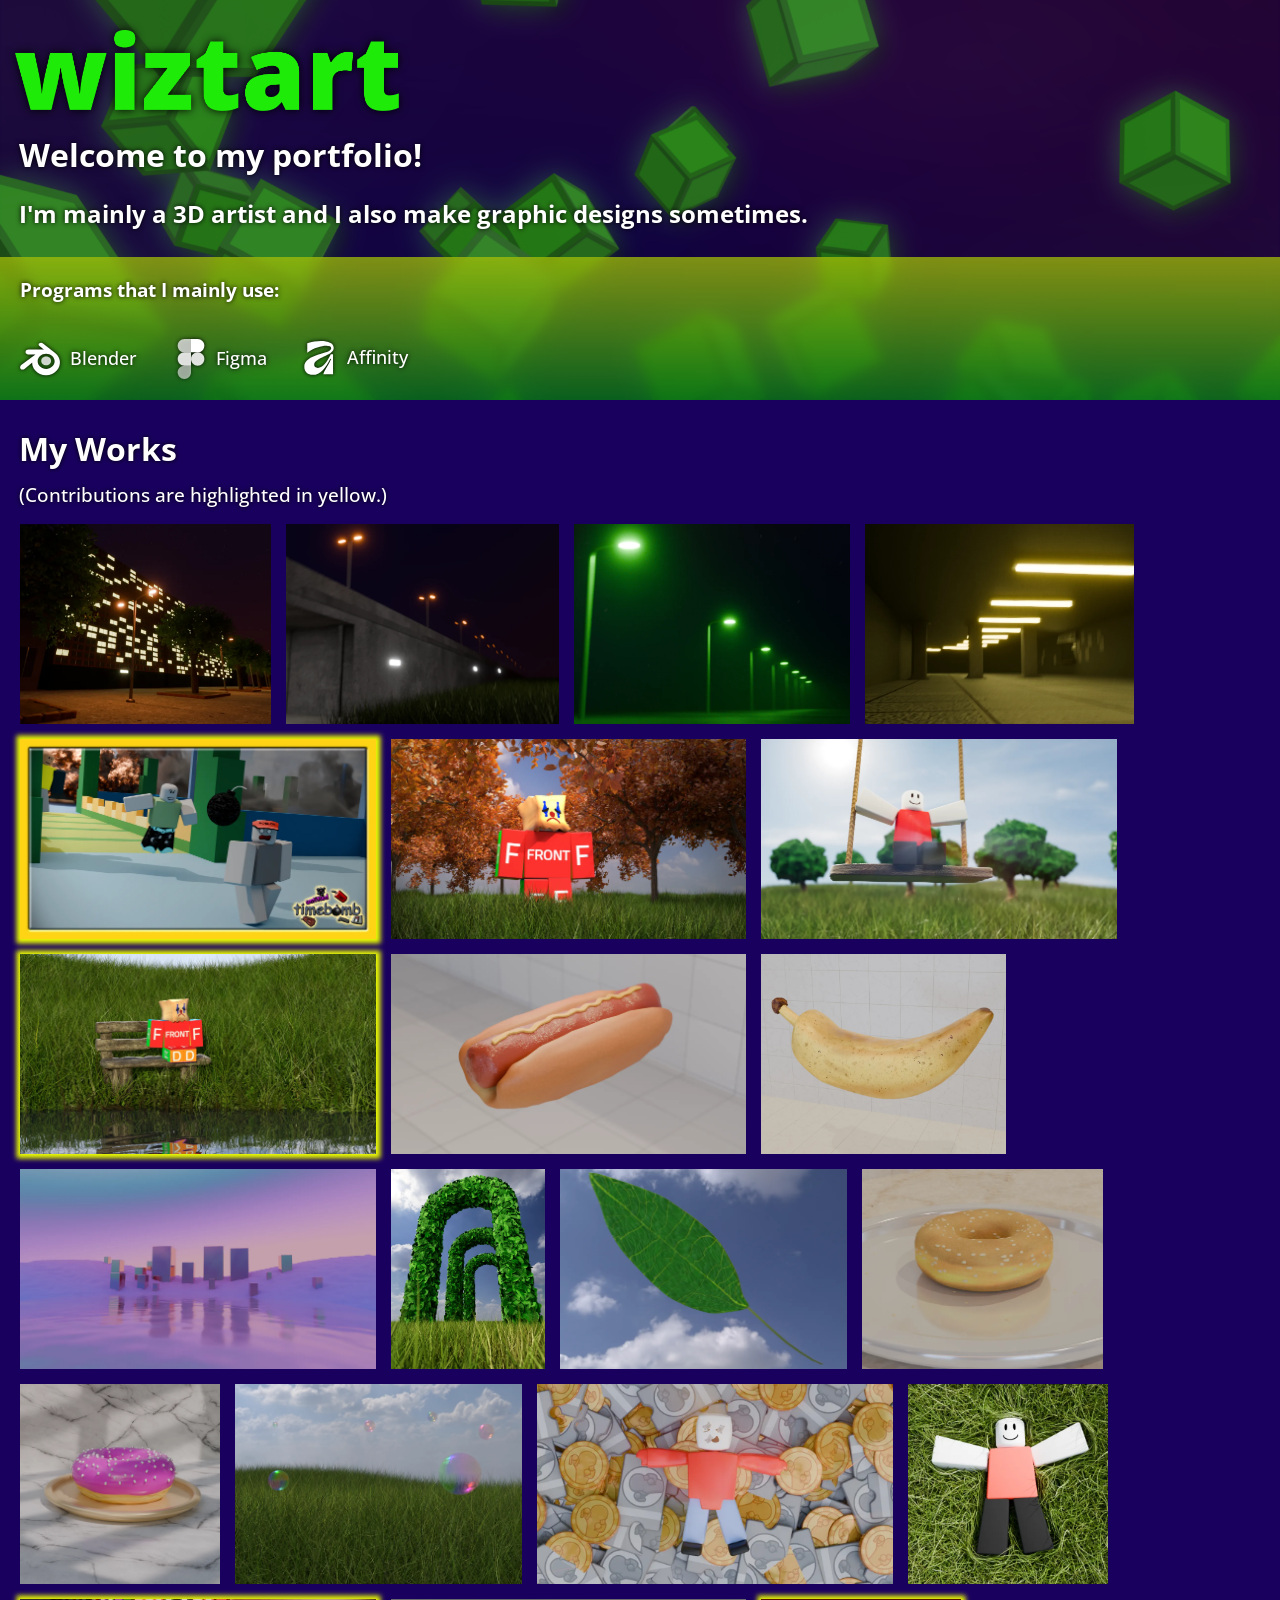
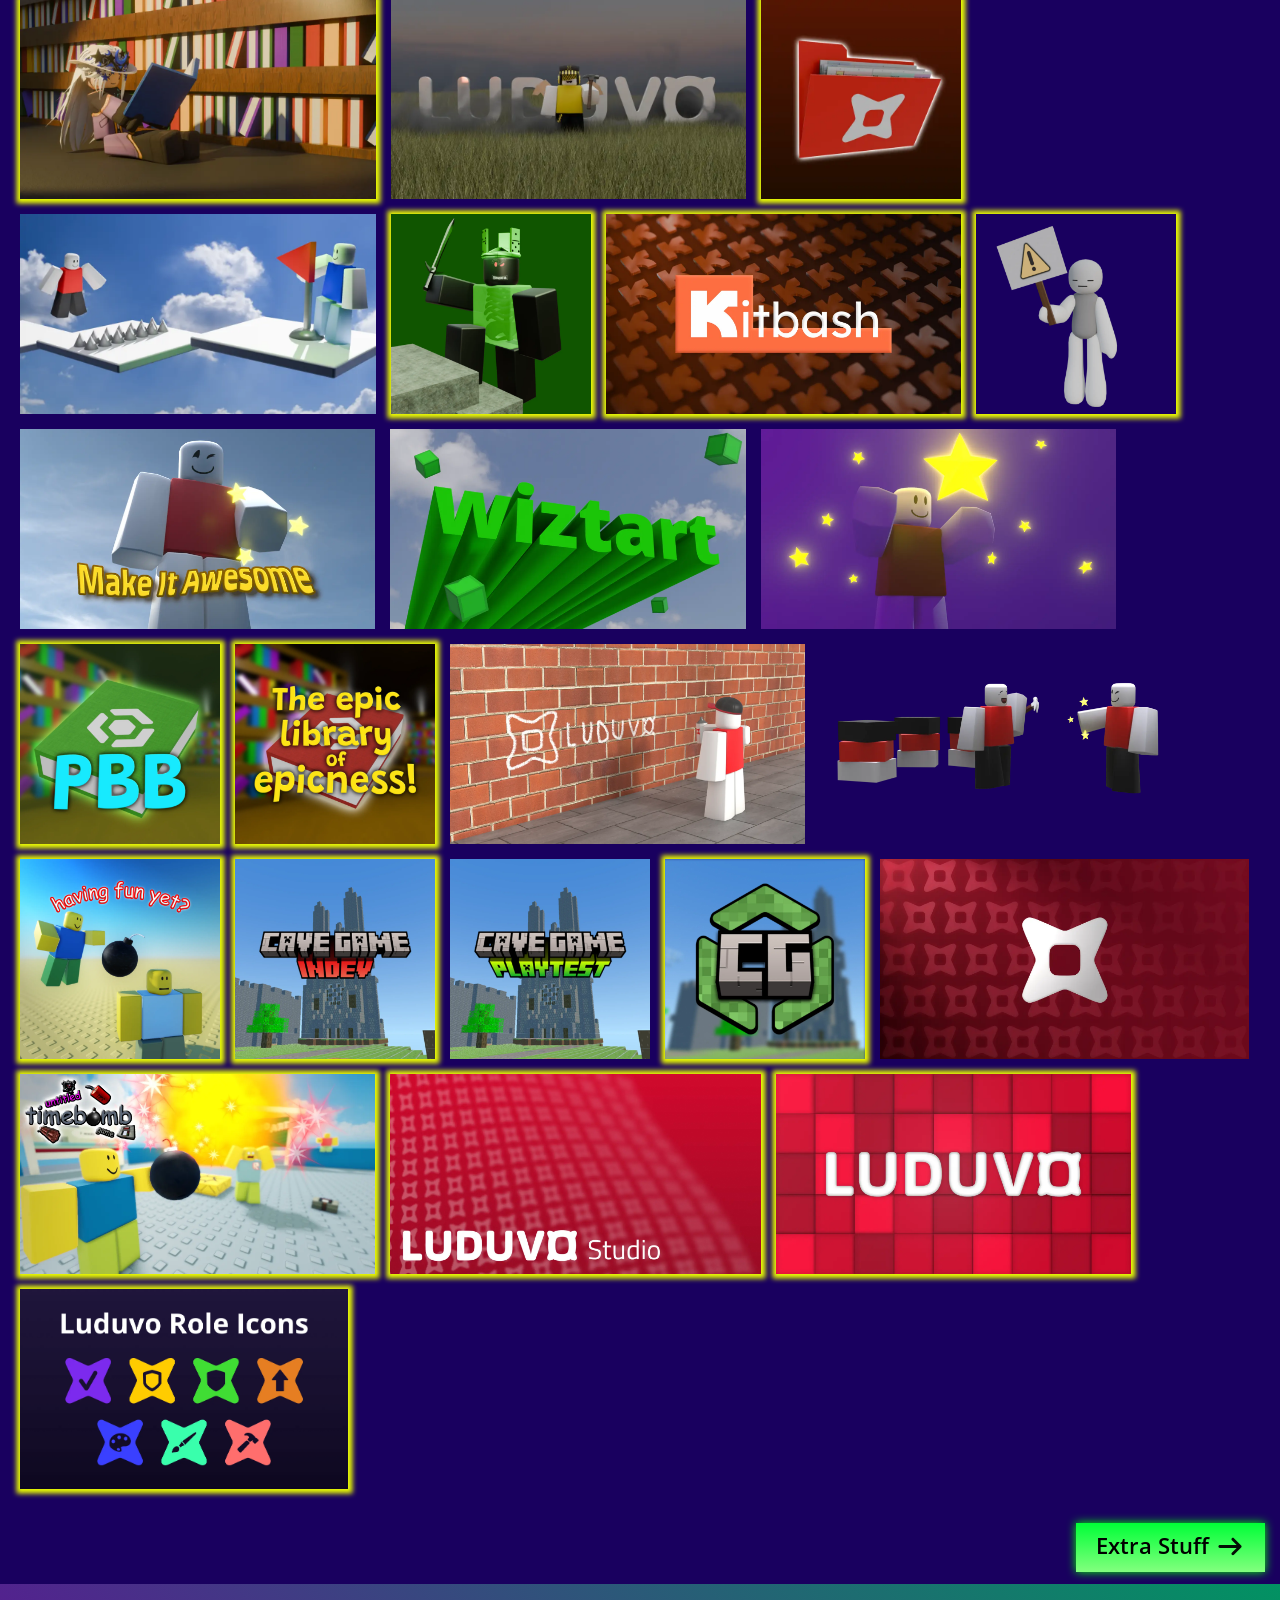
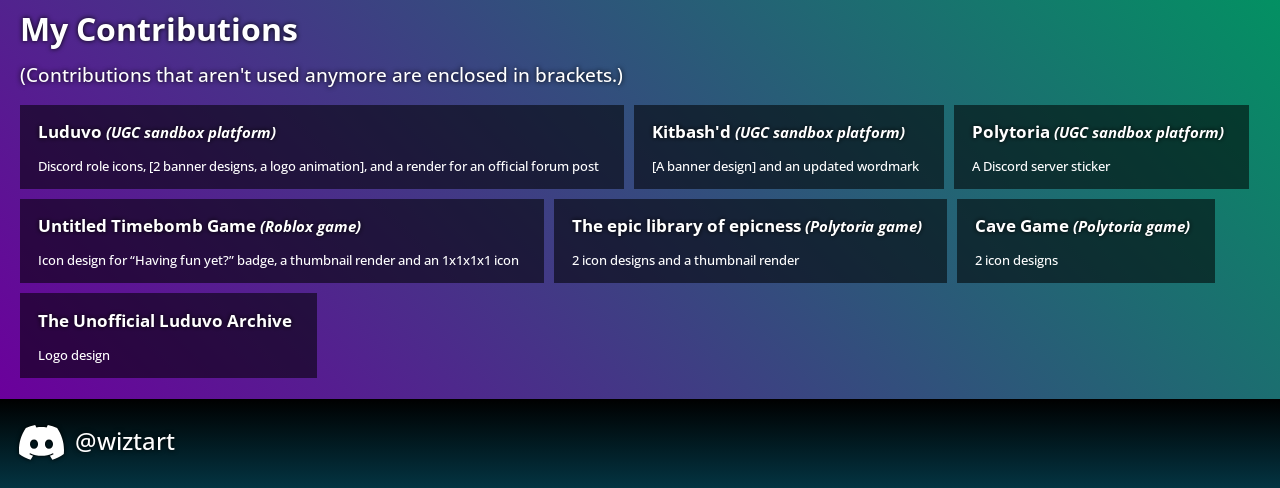
==== commit c57aa005: "New works image" ====
--- a/index.html
+++ b/index.html
@@ -47,6 +47,7 @@
     <h3 class="maintext2 fade-in" style="margin-bottom: 10px;">(Contributions are highlighted in yellow.)</h3>
 
     <div class="my-works-container fade-and-grow">
+        <img class="big2-mwimage" src="works/40.webp">
         <img class="big2-mwimage" src="works/39.webp">
         <img class="big2-mwimage" src="works/38.webp">
         <img class="big2-mwimage" src="works/37.webp">
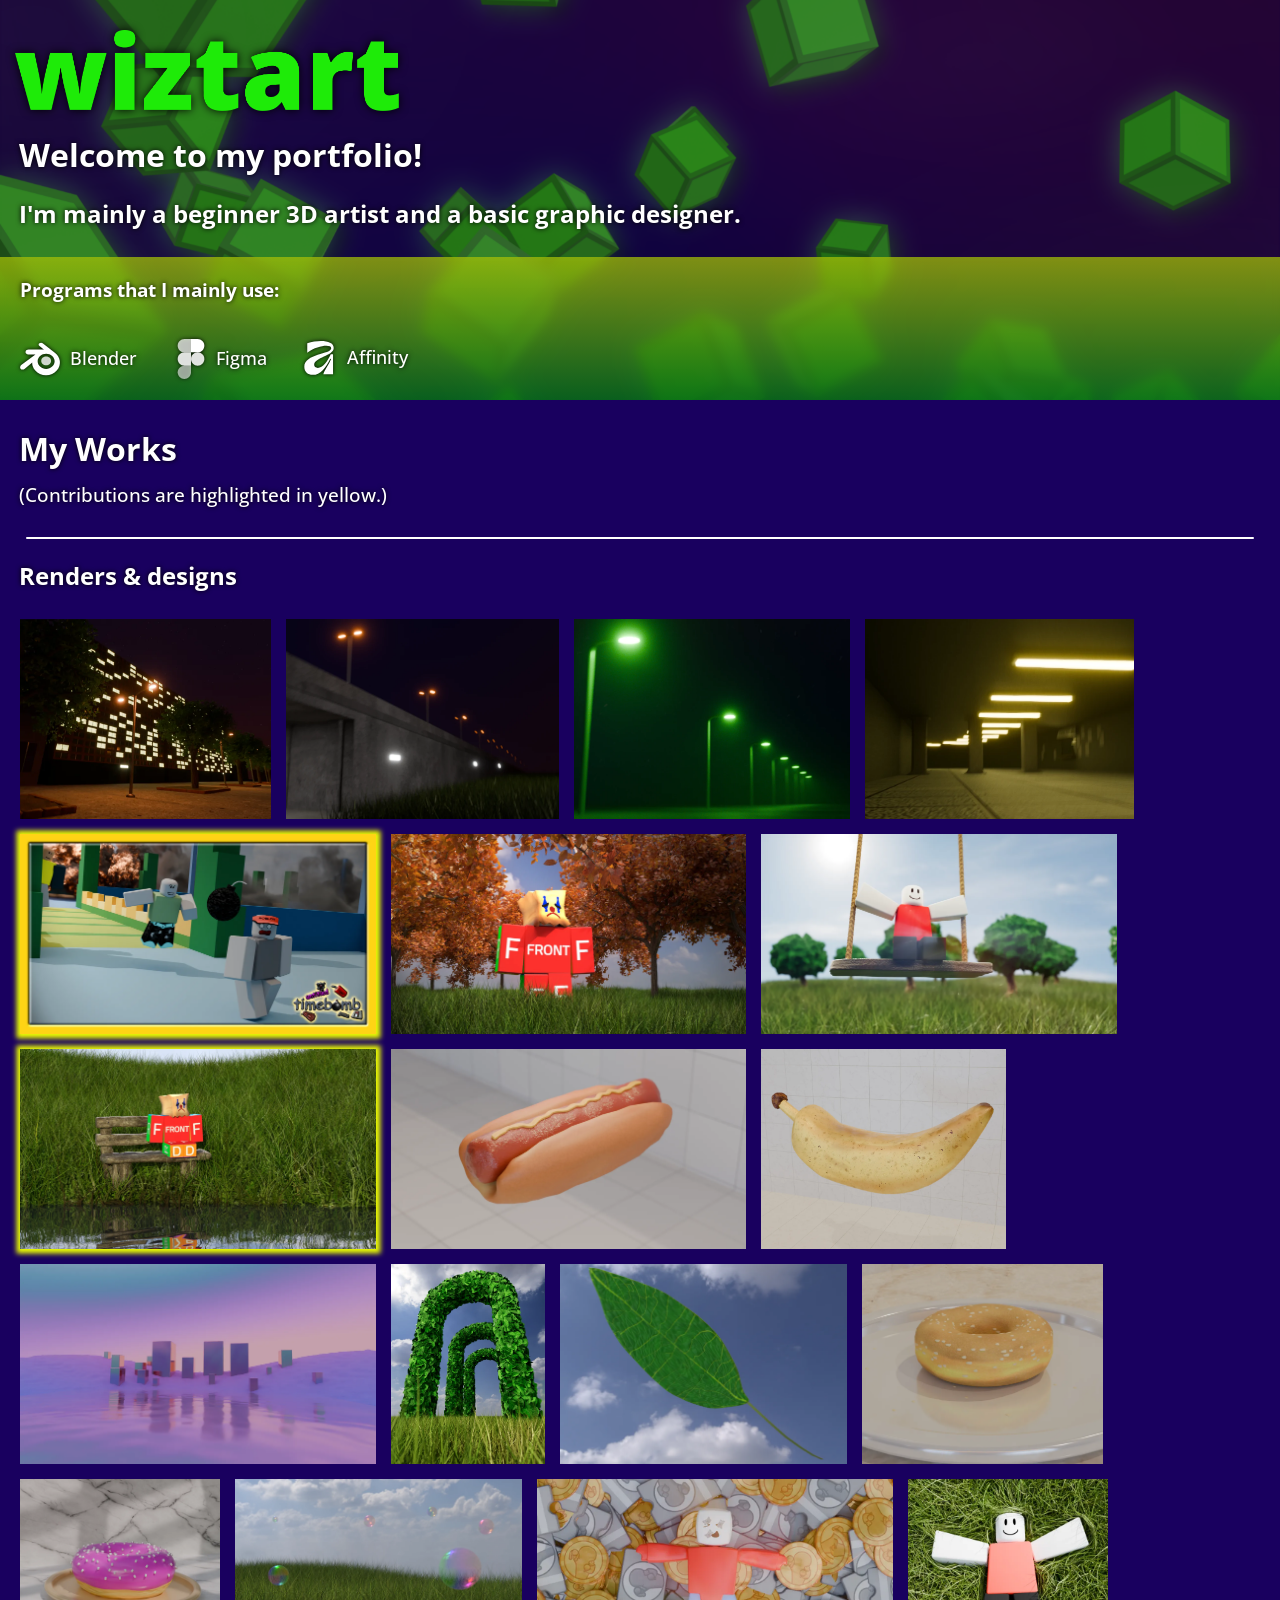
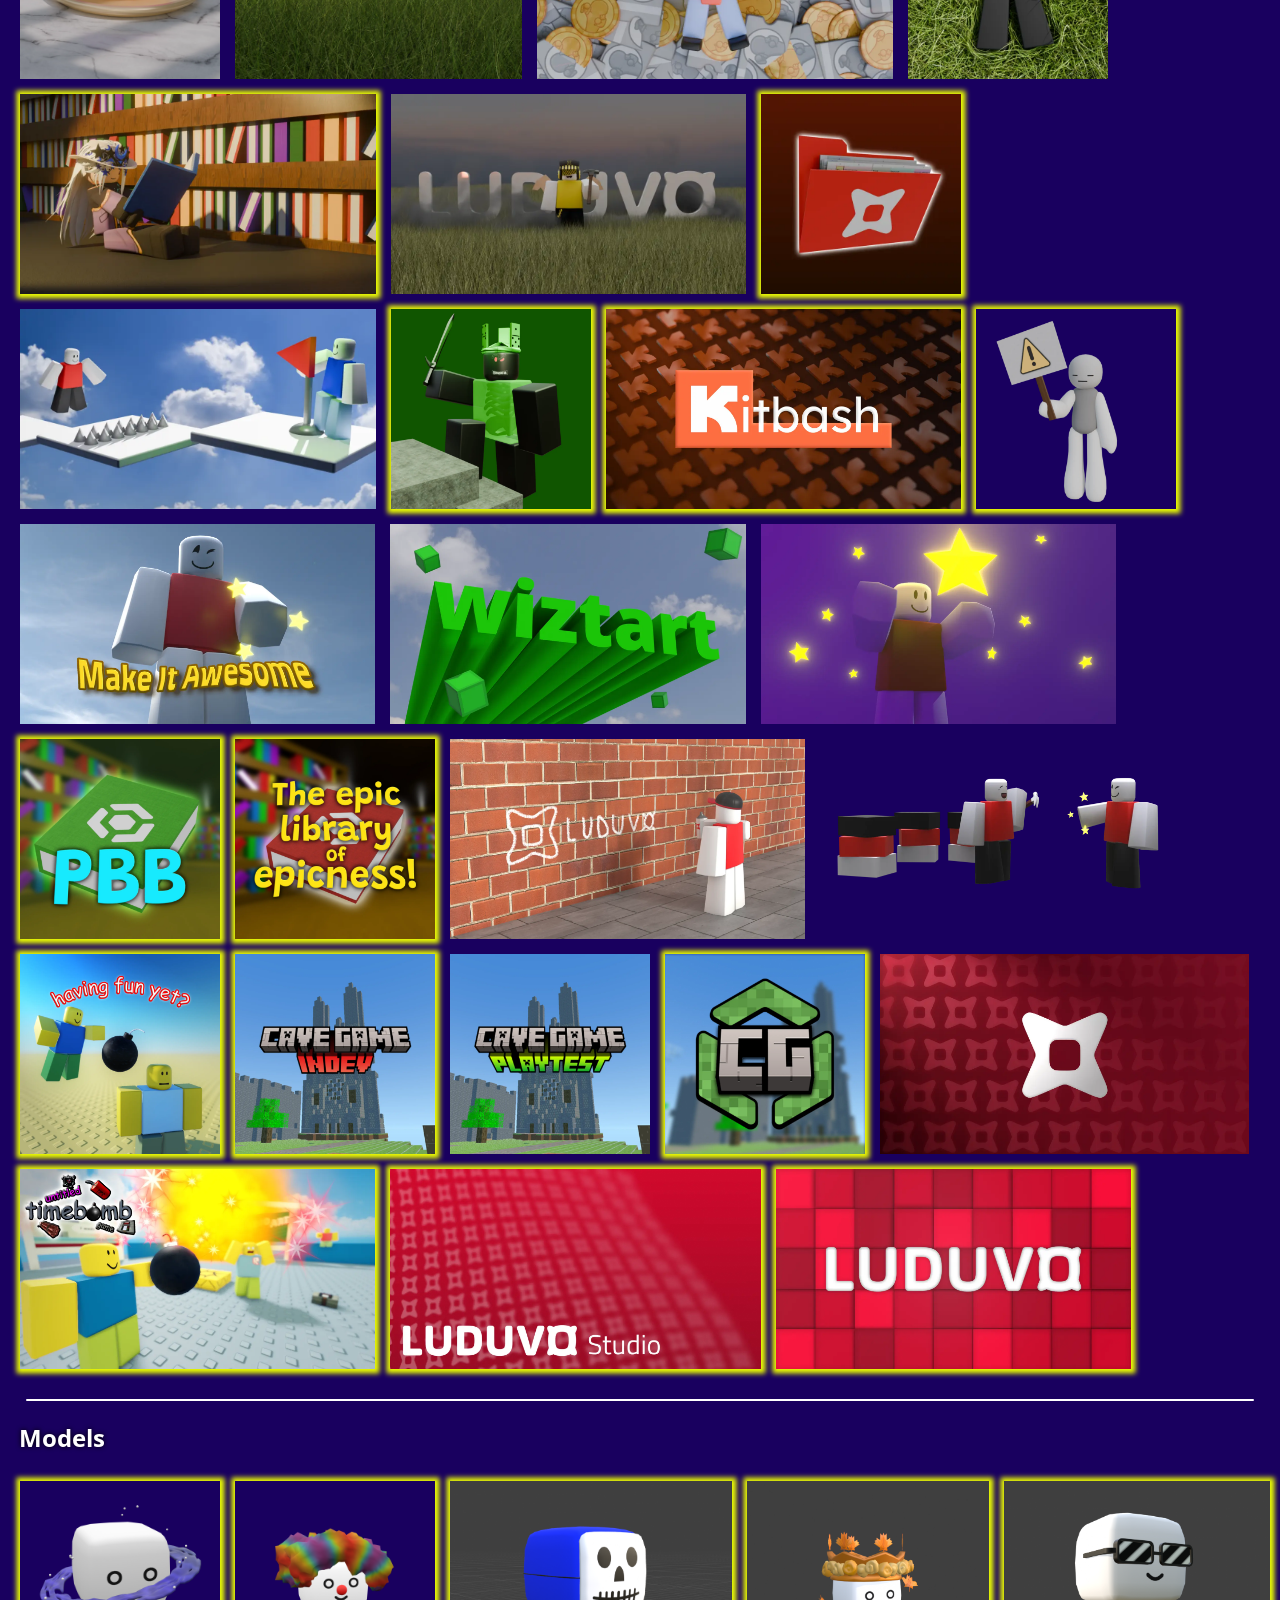
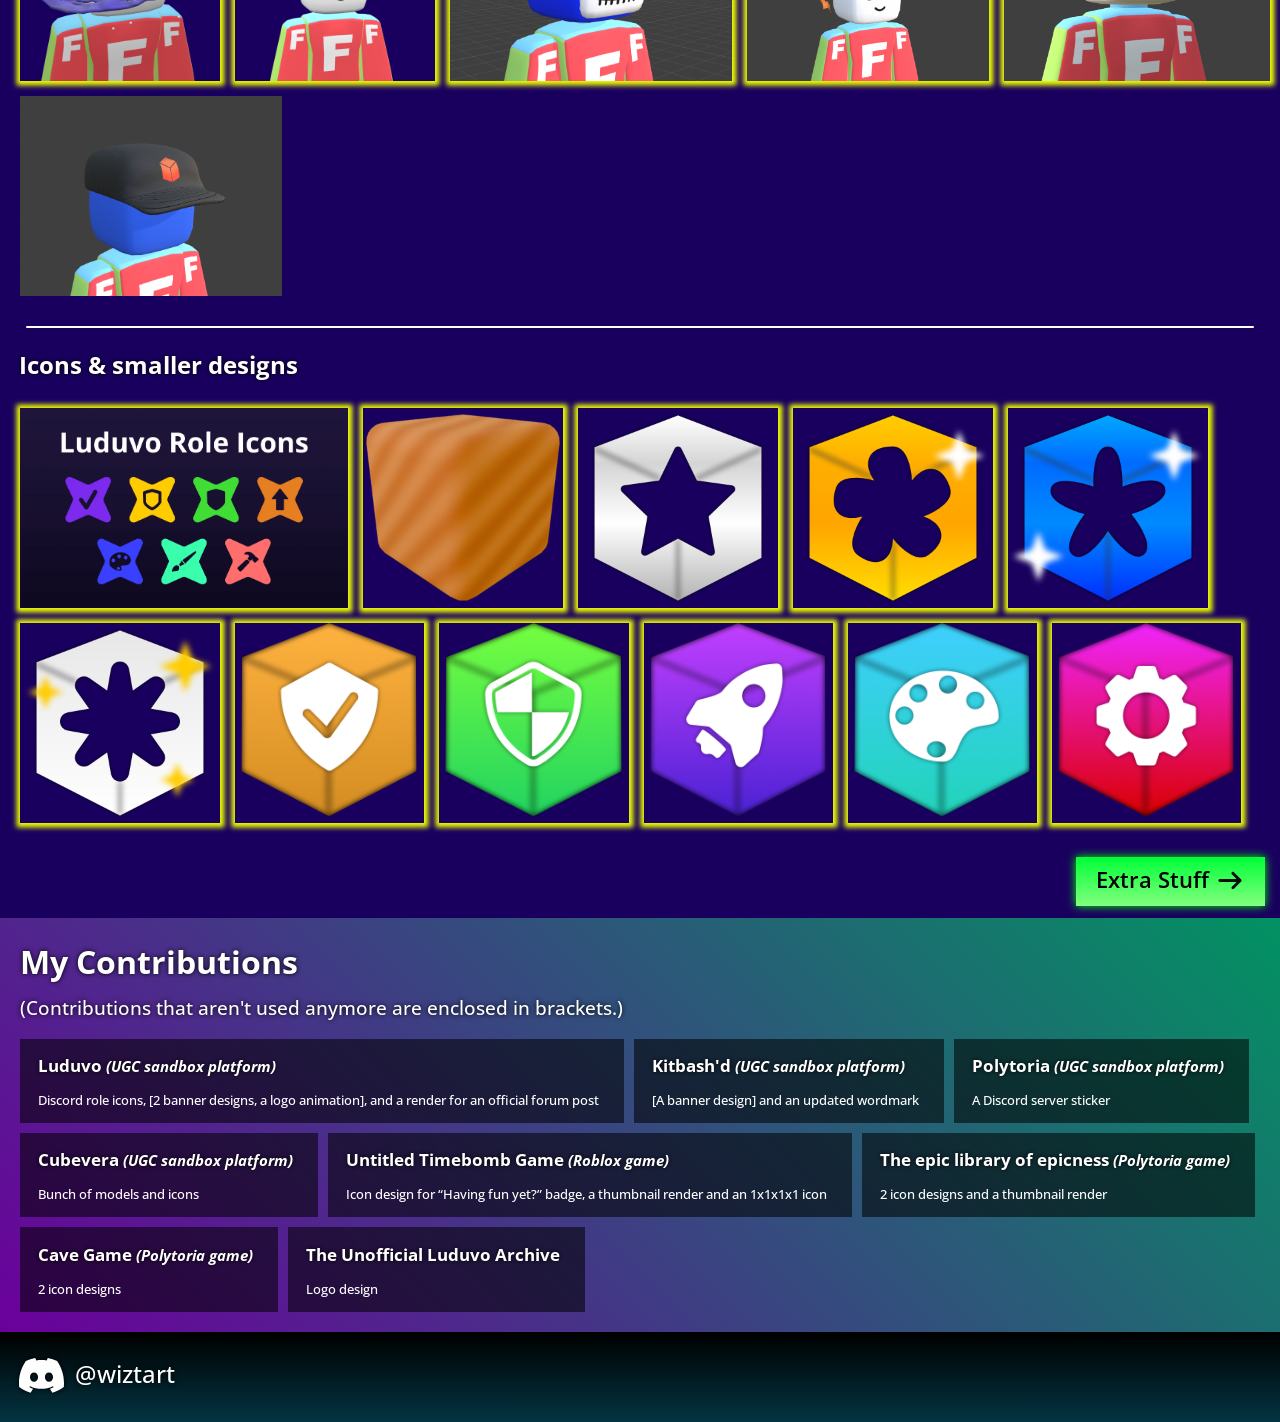
==== commit d76c9c66: "Separated works in 3 sections and added new works" ====
--- a/index.html
+++ b/index.html
@@ -28,7 +28,7 @@
 <div class="headerdiv wipe-animation">
     <img class="logo fade-up" src="wiztart.png" alt="wiztart">
     <h1 class="maintext fade-up">Welcome to my portfolio!</h1>
-    <h2 class="maintext fade-up">I'm mainly a 3D artist and I also make graphic designs sometimes.</h2>
+    <h2 class="maintext fade-up">I'm mainly a beginner 3D artist and a basic graphic designer.</h2>
     <p class="secret-text">if you found this you are very cool</p>
 
     <div class="programs-container fade-in">
@@ -45,7 +45,8 @@
 <div class="my-works-section wipe-animation-2">
     <h1 class="maintext fade-in" style="margin-bottom: -6px;">My Works</h1>
     <h3 class="maintext2 fade-in" style="margin-bottom: 10px;">(Contributions are highlighted in yellow.)</h3>
-
+    <div class="bar"></div>
+    <h2 class="maintext fade-in">Renders & designs</h2>
     <div class="my-works-container fade-and-grow">
         <img class="big2-mwimage" src="works/40.webp">
         <img class="big2-mwimage" src="works/39.webp">
@@ -87,7 +88,33 @@
         <img class="h-mwimage" src="works/3.webp">
         <img class="h-mwimage" src="works/2.webp">
         <img class="h-mwimage" src="works/1.webp">
+    </div>
+
+    <div class="bar"></div>
+    <h2 class="maintext fade-in">Models</h2>
+    <div class="my-works-container">
+        <img class="h-mwimage" src="works/41.png">
+        <img class="h-mwimage" src="works/42.png">
+        <img class="h-mwimage" src="works/43.png">
+        <img class="h-mwimage" src="works/44.png">
+        <img class="h-mwimage" src="works/45.png">
+        <img class="mwimage" src="works/46.png">
+    </div>
+
+    <div class="bar"></div>
+    <h2 class="maintext fade-in">Icons & smaller designs</h2>
+    <div class="my-works-container">
         <img class="h-mwimage" src="works/0.webp">
+        <img class="h-mwimage" src="works/47.png">
+        <img class="h-mwimage" src="works/48.png">
+        <img class="h-mwimage" src="works/49.png">
+        <img class="h-mwimage" src="works/50.png">
+        <img class="h-mwimage" src="works/51.png">
+        <img class="h-mwimage" src="works/52.png">
+        <img class="h-mwimage" src="works/53.png">
+        <img class="h-mwimage" src="works/54.png">
+        <img class="h-mwimage" src="works/55.png">
+        <img class="h-mwimage" src="works/56.png">
     </div>
 <br>
 
@@ -117,6 +144,10 @@
         <div class="contribution-card"><h2 class="ctbcard-text">Polytoria
         <i class="ctbcard-text-2">(UGC sandbox platform)</i>
         <h3 class="ctbcard-text-3">A Discord server sticker</h3></h2></div>
+        
+        <div class="contribution-card"><h2 class="ctbcard-text">Cubevera
+        <i class="ctbcard-text-2">(UGC sandbox platform)</i>
+        <h3 class="ctbcard-text-3">Bunch of models and icons</h3></h2></div>
 
         <div class="contribution-card"><h2 class="ctbcard-text">Untitled Timebomb Game
         <i class="ctbcard-text-2">(Roblox game)</i>
--- a/styles.css
+++ b/styles.css
@@ -122,11 +122,12 @@
 
 .bar {
   position: relative;
-  width: 97%;
-  height: 1px;
+  width: 96%;
+  height: 2px;
   background-color: #ffffff;
   margin: 10px auto;
   border-radius: 2px;
+  margin-top: 30px;
 }
 
 
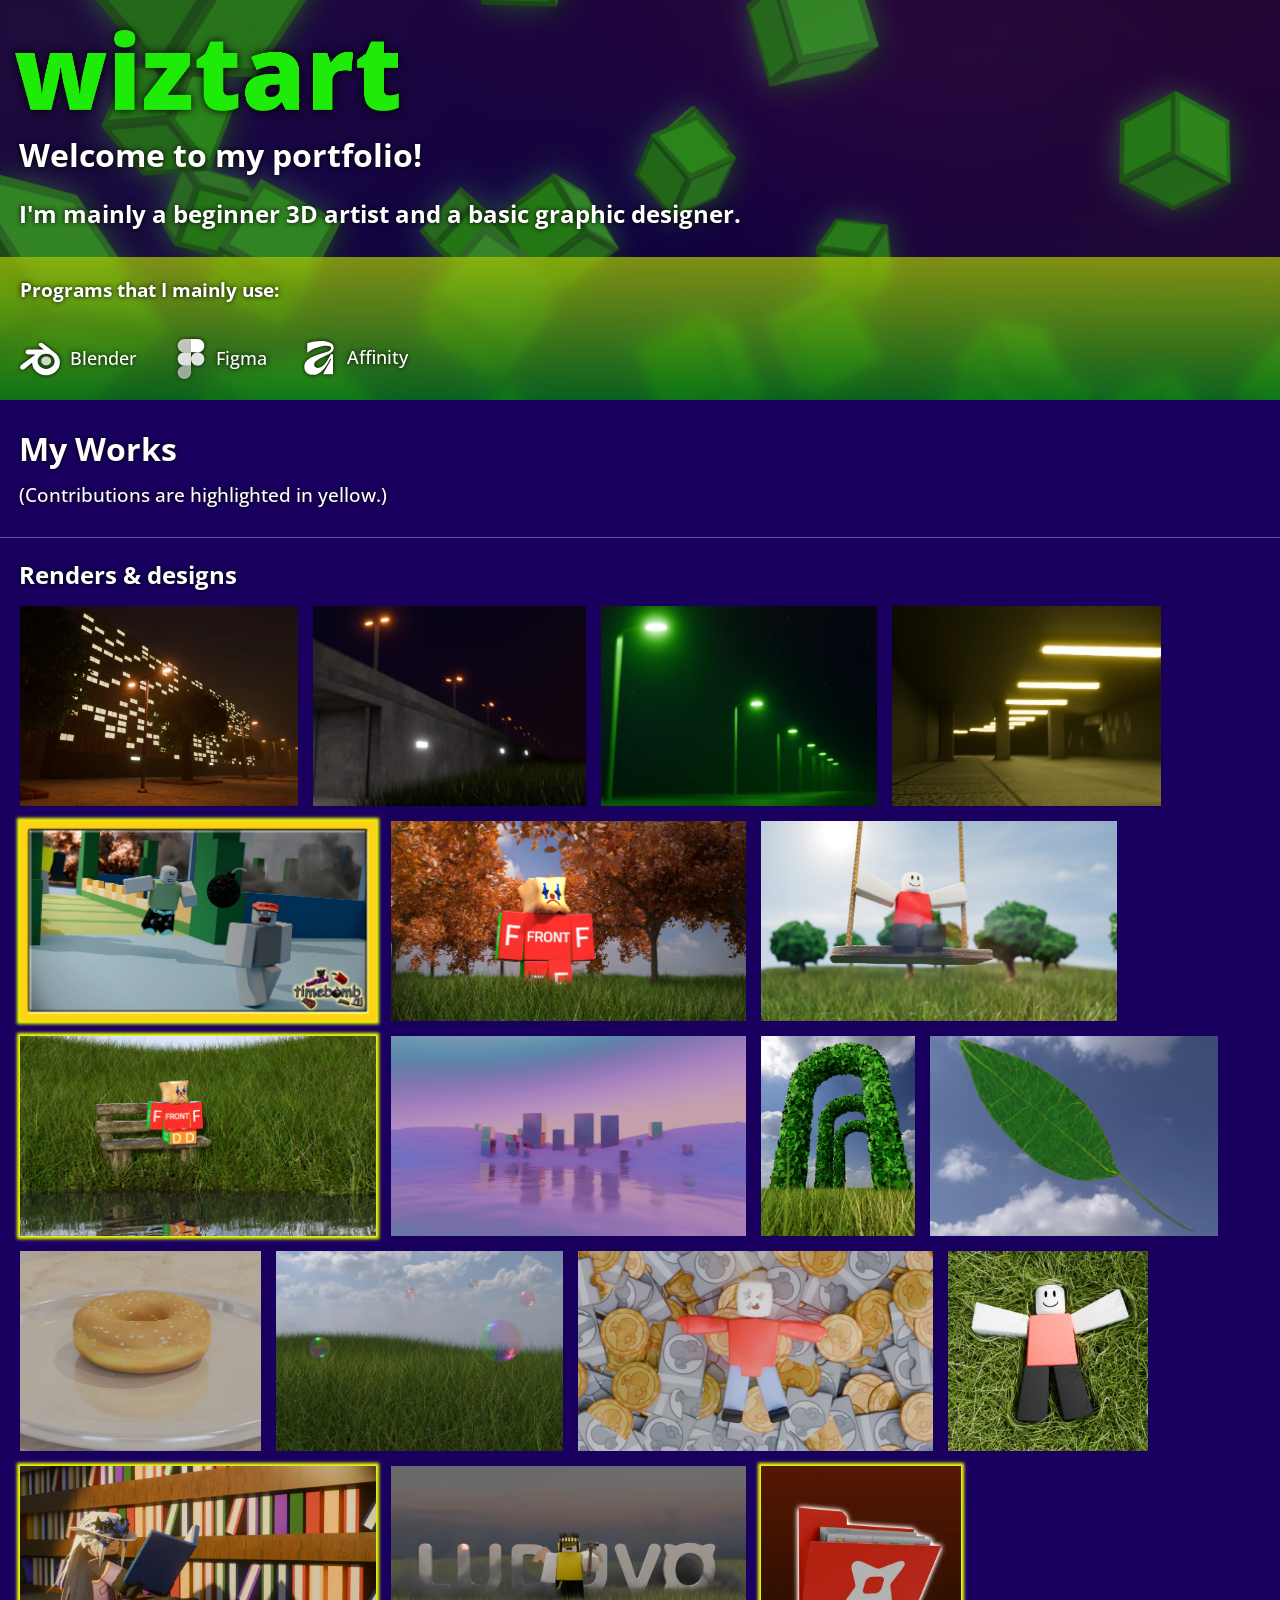
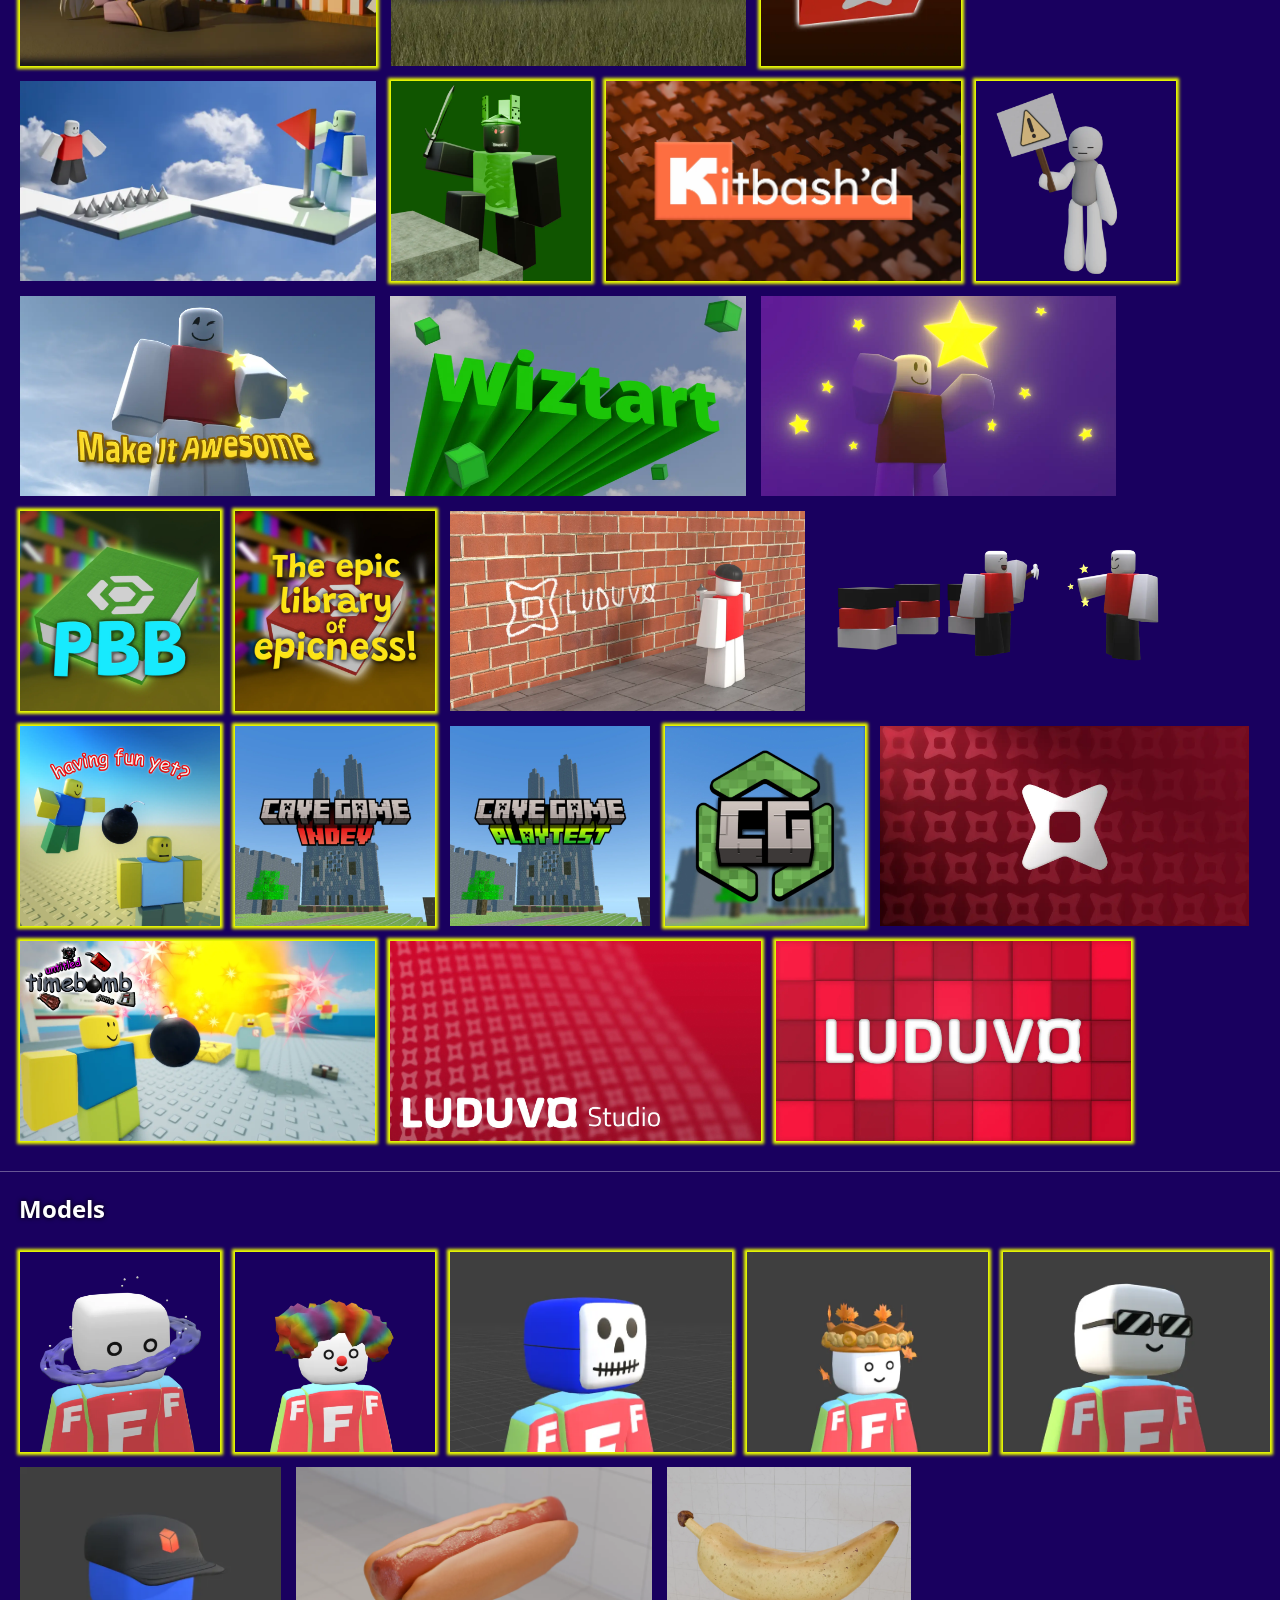
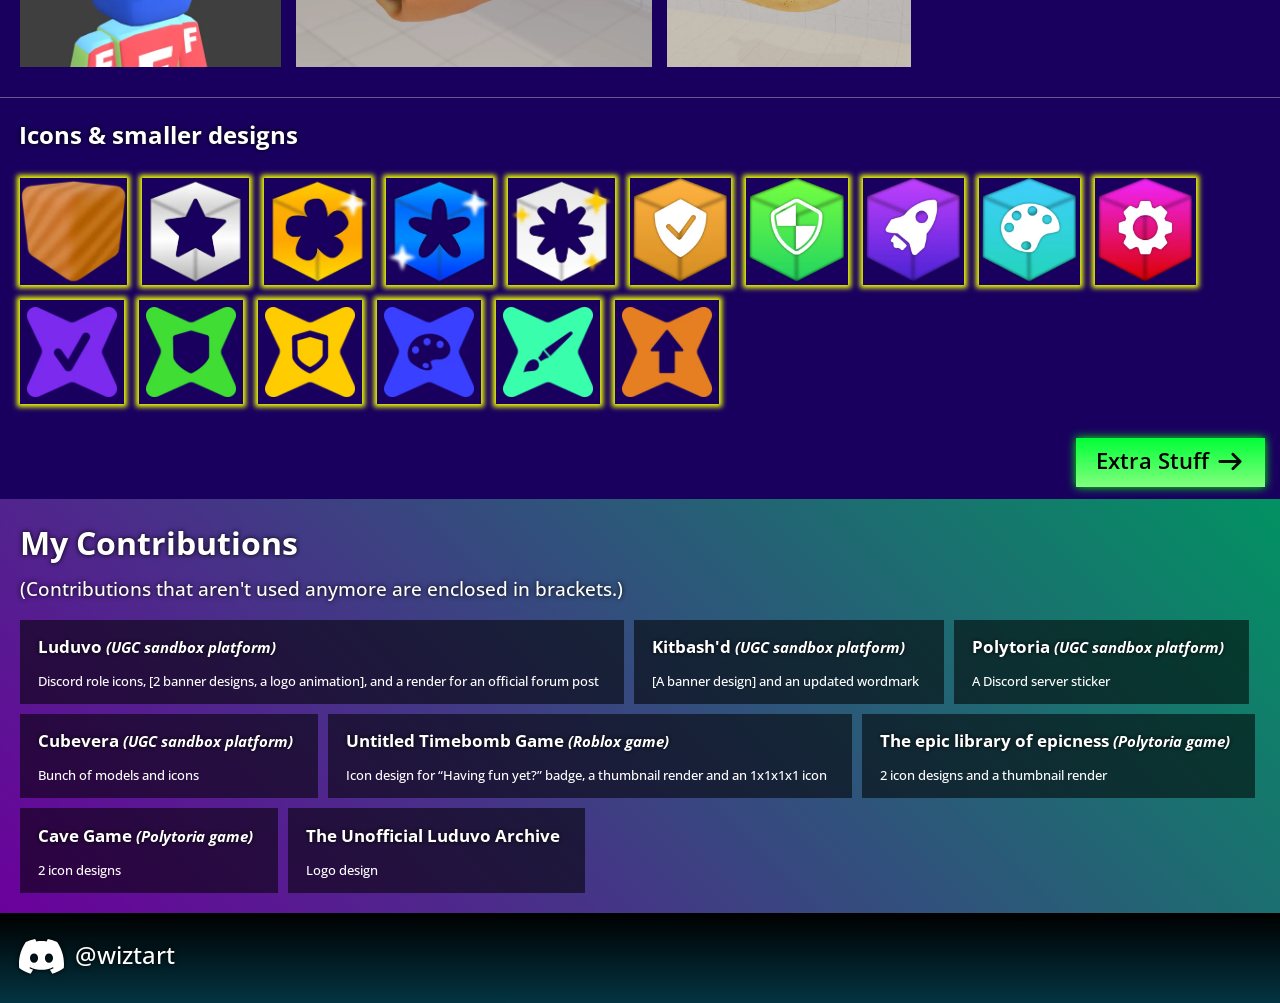
==== commit 930434fc: "Some changes" ====
--- a/index.html
+++ b/index.html
@@ -46,7 +46,7 @@
     <h1 class="maintext fade-in" style="margin-bottom: -6px;">My Works</h1>
     <h3 class="maintext2 fade-in" style="margin-bottom: 10px;">(Contributions are highlighted in yellow.)</h3>
     <div class="bar"></div>
-    <h2 class="maintext fade-in">Renders & designs</h2>
+    <h2 class="maintext fade-in" style="margin-bottom: 8px;">Renders & designs</h2>
     <div class="my-works-container fade-and-grow">
         <img class="big2-mwimage" src="works/40.webp">
         <img class="big2-mwimage" src="works/39.webp">
@@ -56,13 +56,10 @@
         <img class="mwimage" src="works/35.webp">
         <img class="mwimage" src="works/34.webp">
         <img class="h-mwimage" src="works/33.webp">
-        <img class="mwimage" src="works/32.webp">
-        <img class="mwimage" src="works/31.webp">
         <img class="mwimage" src="works/30.webp">
         <img class="big-mwimage" src="works/29.webp">
         <img class="mwimage" src="works/28.webp">
         <img class="mwimage" src="works/27.webp">
-        <img class="big-mwimage" src="works/26.webp">
         <img class="big2-mwimage" src="works/25.webp">
         <img class="mwimage" src="works/24.webp">
         <img class="mwimage" src="works/23.webp">
@@ -93,28 +90,35 @@
     <div class="bar"></div>
     <h2 class="maintext fade-in">Models</h2>
     <div class="my-works-container">
-        <img class="h-mwimage" src="works/41.png">
-        <img class="h-mwimage" src="works/42.png">
-        <img class="h-mwimage" src="works/43.png">
-        <img class="h-mwimage" src="works/44.png">
-        <img class="h-mwimage" src="works/45.png">
-        <img class="mwimage" src="works/46.png">
+        <img class="h-mwimage" src="works/41.webp">
+        <img class="h-mwimage" src="works/42.webp">
+        <img class="h-mwimage" src="works/43.webp">
+        <img class="h-mwimage" src="works/44.webp">
+        <img class="h-mwimage" src="works/45.webp">
+        <img class="mwimage" src="works/46.webp">
+        <img class="mwimage" src="works/32.webp">
+        <img class="mwimage" src="works/31.webp">
     </div>
 
     <div class="bar"></div>
     <h2 class="maintext fade-in">Icons & smaller designs</h2>
     <div class="my-works-container">
-        <img class="h-mwimage" src="works/0.webp">
-        <img class="h-mwimage" src="works/47.png">
-        <img class="h-mwimage" src="works/48.png">
-        <img class="h-mwimage" src="works/49.png">
-        <img class="h-mwimage" src="works/50.png">
-        <img class="h-mwimage" src="works/51.png">
-        <img class="h-mwimage" src="works/52.png">
-        <img class="h-mwimage" src="works/53.png">
-        <img class="h-mwimage" src="works/54.png">
-        <img class="h-mwimage" src="works/55.png">
-        <img class="h-mwimage" src="works/56.png">
+        <img class="h-icon-mwimage" src="works/47.webp">
+        <img class="h-icon-mwimage" src="works/48.webp">
+        <img class="h-icon-mwimage" src="works/49.webp">
+        <img class="h-icon-mwimage" src="works/50.webp">
+        <img class="h-icon-mwimage" src="works/51.webp">
+        <img class="h-icon-mwimage" src="works/52.webp">
+        <img class="h-icon-mwimage" src="works/53.webp">
+        <img class="h-icon-mwimage" src="works/54.webp">
+        <img class="h-icon-mwimage" src="works/55.webp">
+        <img class="h-icon-mwimage" src="works/56.webp">
+        <img class="h-wmargin-icon-mwimage" src="works/verifiedalphatester.webp">
+        <img class="h-wmargin-icon-mwimage" src="works/volunteermod.webp">
+        <img class="h-wmargin-icon-mwimage" src="works/volunteeradmin.webp">
+        <img class="h-wmargin-icon-mwimage" src="works/itemdesigner.webp">
+        <img class="h-wmargin-icon-mwimage" src="works/artist.webp">
+        <img class="h-wmargin-icon-mwimage" src="works/contributor.webp">
     </div>
 <br>
 
@@ -173,7 +177,5 @@
     <img src="icons/discord.svg" alt="Discord" width="45" class="small-icon" style="padding-right: 11px;">@wiztart
     </h2>
 </div>
-
-
 </body>
 </html>
--- a/styles.css
+++ b/styles.css
@@ -122,11 +122,9 @@
 
 .bar {
   position: relative;
-  width: 96%;
-  height: 2px;
-  background-color: #ffffff;
-  margin: 10px auto;
-  border-radius: 2px;
+  width: 100%;
+  height: 1px;
+  background-color: #ffffff56;
   margin-top: 30px;
 }
 
@@ -282,7 +280,27 @@
     flex-shrink: 0;
     object-fit: contain;
     scroll-behavior: smooth;
-    box-shadow: 0 0 5px 4.5px #eeff00;
+    box-shadow: 0 0 3px 2.8px #eeff00;
+}
+
+.h-icon-mwimage {
+    height: 107px;
+    width: auto;
+    flex-shrink: 0;
+    object-fit: contain;
+    scroll-behavior: smooth;
+    box-shadow: 0 0 5px 2.8px #eeff00;
+}
+
+.h-wmargin-icon-mwimage {
+    height: 90px;
+    width: auto;
+    flex-shrink: 0;
+    object-fit: contain;
+    scroll-behavior: smooth;
+    box-shadow: 0 0 5px 2.8px #eeff00;
+    padding-inline: 7px;
+    padding-block: 7px;
 }
 
 .blue-highlighted-worksimage {
@@ -291,7 +309,7 @@
     flex-shrink: 0;
     object-fit: contain;
     scroll-behavior: smooth;
-    box-shadow: 0 0 5px 4.5px #00ccff;
+    box-shadow: 0 0 5px 2.8px #00ccff;
 }
 
 .fade-up {
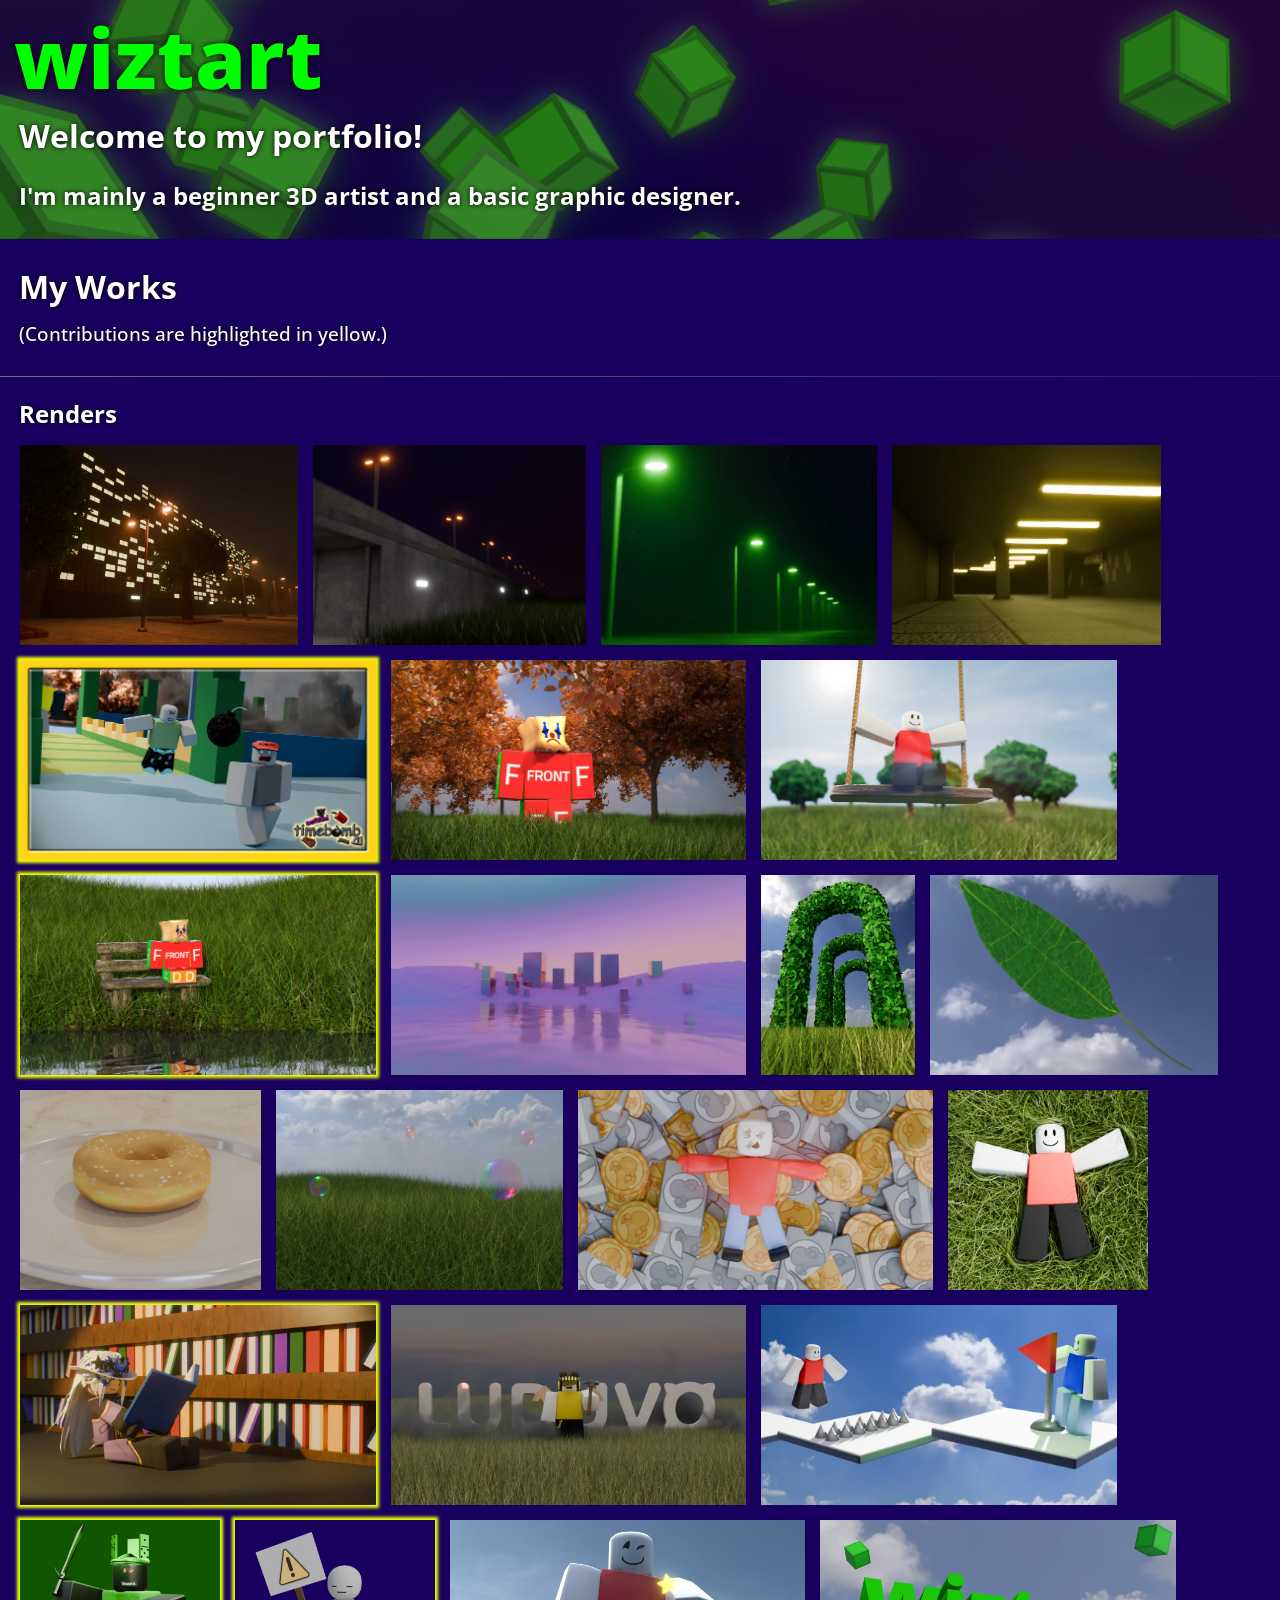
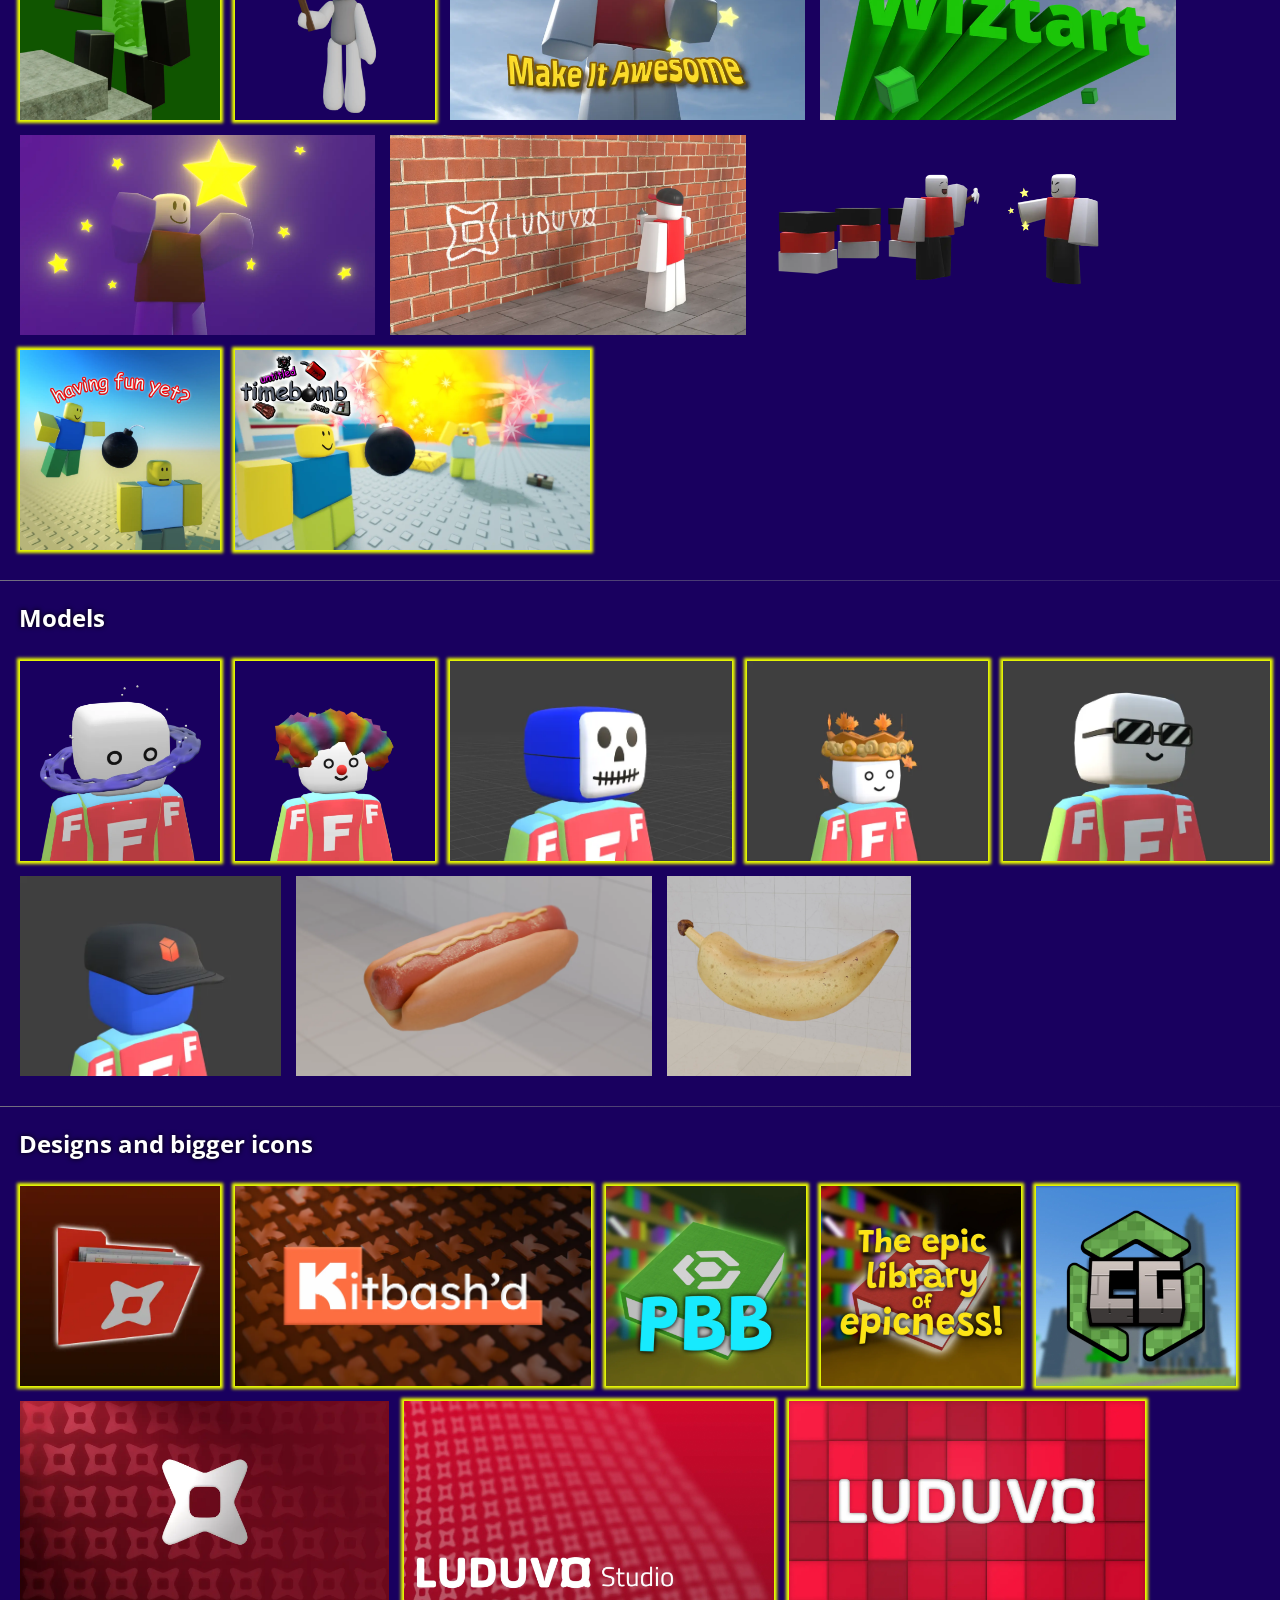
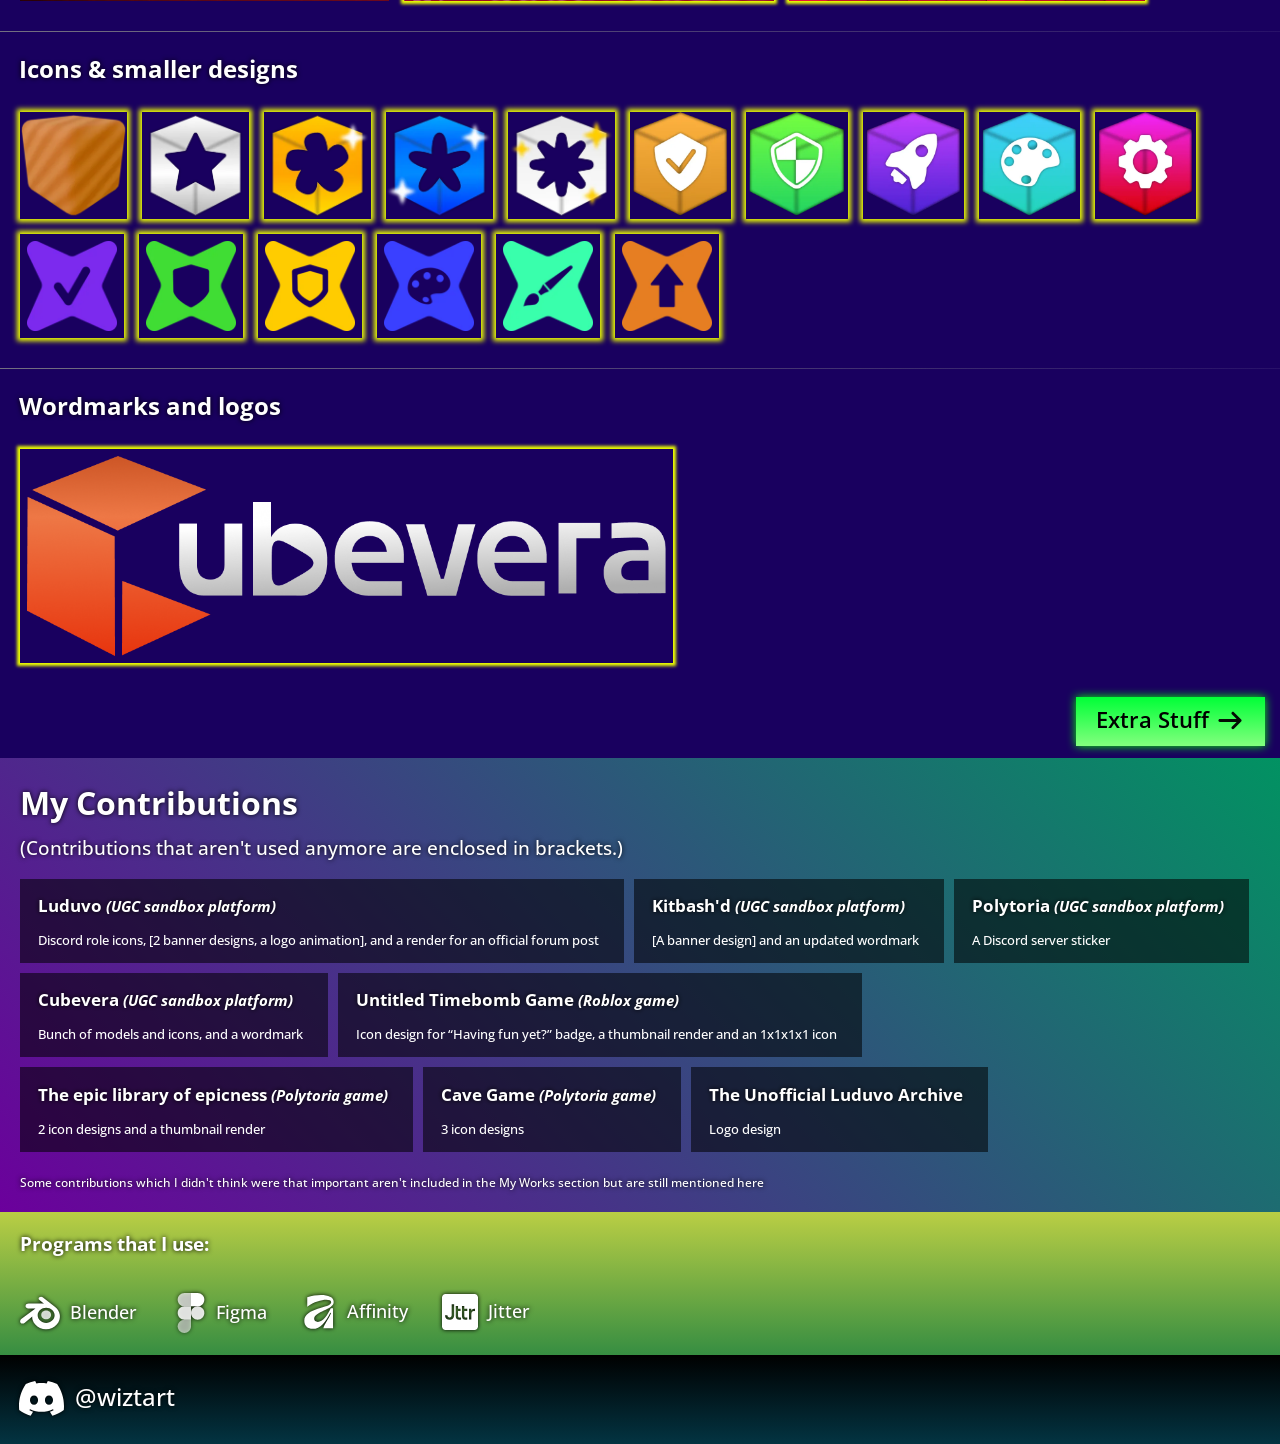
==== commit 557d7cec: "Some changes" ====
--- a/index.html
+++ b/index.html
@@ -26,27 +26,17 @@
 
 
 <div class="headerdiv wipe-animation">
-    <img class="logo fade-up" src="wiztart.png" alt="wiztart">
+    <h1 class="maintext wiztart-name fade-up">wiztart</h1>
     <h1 class="maintext fade-up">Welcome to my portfolio!</h1>
     <h2 class="maintext fade-up">I'm mainly a beginner 3D artist and a basic graphic designer.</h2>
     <p class="secret-text">if you found this you are very cool</p>
-
-    <div class="programs-container fade-in">
-        <h3 class="maintext fade-up">Programs that I mainly use:</h3>
-
-        <div style="display: flex; flex-wrap: wrap;">
-            <div class="fade-up"><p class="maintext2" style="font-size: 18px;"><img src="icons/Blender.svg" alt="." width="40" class="small-icon">&nbsp; Blender</p></div>
-            <div class="fade-up"><p class="maintext2" style="font-size: 18px;"><img src="icons/Figma.svg" alt="." width="40" class="small-icon"> Figma</p></div>
-            <div class="fade-up"><p class="maintext2" style="font-size: 18px; padding-top: 1px;"><img src="icons/Affinity.svg" alt="." width="36" class="small-icon">&nbsp; Affinity</p></div>
-        </div>
-    </div>
 </div>
 
 <div class="my-works-section wipe-animation-2">
     <h1 class="maintext fade-in" style="margin-bottom: -6px;">My Works</h1>
     <h3 class="maintext2 fade-in" style="margin-bottom: 10px;">(Contributions are highlighted in yellow.)</h3>
     <div class="bar"></div>
-    <h2 class="maintext fade-in" style="margin-bottom: 8px;">Renders & designs</h2>
+    <h2 class="maintext fade-in" style="margin-bottom: 8px;">Renders</h2>
     <div class="my-works-container fade-and-grow">
         <img class="big2-mwimage" src="works/40.webp">
         <img class="big2-mwimage" src="works/39.webp">
@@ -65,26 +55,16 @@
         <img class="mwimage" src="works/23.webp">
         <img class="h-mwimage" src="works/22.webp">
         <img class="mwimage" src="works/21.webp">
-        <img class="h-mwimage" src="works/20.webp">
         <img class="mwimage" src="works/19.webp">
         <img class="h-mwimage" src="works/18.webp">
-        <img class="h-mwimage" src="works/17.webp">
         <img class="h-mwimage" src="works/16.webp">
         <img class="mwimage" src="works/15.webp">
         <img class="mwimage" src="works/14.webp">
         <img class="mwimage" src="works/13.webp">
-        <img class="h-mwimage" src="works/12.webp">
-        <img class="h-mwimage" src="works/11.webp">
         <img class="mwimage" src="works/10.webp">
         <img class="wide-mwimage" src="works/9.webp">
         <img class="h-mwimage" src="works/8.webp">
-        <img class="h-mwimage" src="works/7.webp">
-        <img class="mwimage" src="works/6.webp">
-        <img class="h-mwimage" src="works/5.webp">
-        <img class="mwimage" src="works/4.webp">
         <img class="h-mwimage" src="works/3.webp">
-        <img class="h-mwimage" src="works/2.webp">
-        <img class="h-mwimage" src="works/1.webp">
     </div>
 
     <div class="bar"></div>
@@ -98,6 +78,19 @@
         <img class="mwimage" src="works/46.webp">
         <img class="mwimage" src="works/32.webp">
         <img class="mwimage" src="works/31.webp">
+    </div>
+
+    <div class="bar"></div>
+    <h2 class="maintext fade-in">Designs and bigger icons</h2>
+    <div class="my-works-container">
+        <img class="h-mwimage" src="works/20.webp">
+        <img class="h-mwimage" src="works/17.webp">
+        <img class="h-mwimage" src="works/12.webp">
+        <img class="h-mwimage" src="works/11.webp">
+        <img class="h-mwimage" src="works/5.webp">
+        <img class="mwimage" src="works/4.webp">
+        <img class="h-mwimage" src="works/2.webp">
+        <img class="h-mwimage" src="works/1.webp">
     </div>
 
     <div class="bar"></div>
@@ -119,6 +112,12 @@
         <img class="h-wmargin-icon-mwimage" src="works/itemdesigner.webp">
         <img class="h-wmargin-icon-mwimage" src="works/artist.webp">
         <img class="h-wmargin-icon-mwimage" src="works/contributor.webp">
+    </div>
+
+    <div class="bar"></div>
+    <h2 class="maintext fade-in">Wordmarks and logos</h2>
+    <div class="my-works-container">
+        <img class="big2-h-wmargin-mwimage" src="works/CubeveraWordmark.png">
     </div>
 <br>
 
@@ -151,7 +150,7 @@
         
         <div class="contribution-card"><h2 class="ctbcard-text">Cubevera
         <i class="ctbcard-text-2">(UGC sandbox platform)</i>
-        <h3 class="ctbcard-text-3">Bunch of models and icons</h3></h2></div>
+        <h3 class="ctbcard-text-3">Bunch of models and icons, and a wordmark</h3></h2></div>
 
         <div class="contribution-card"><h2 class="ctbcard-text">Untitled Timebomb Game
         <i class="ctbcard-text-2">(Roblox game)</i>
@@ -163,12 +162,24 @@
 
         <div class="contribution-card"><h2 class="ctbcard-text">Cave Game
         <i class="ctbcard-text-2">(Polytoria game)</i>
-        <h3 class="ctbcard-text-3">2 icon designs</h3></h2></div>
+        <h3 class="ctbcard-text-3">3 icon designs</h3></h2></div>
 
         <div class="contribution-card"><h2 class="ctbcard-text">The Unofficial Luduvo Archive
         <h3 class="ctbcard-text-3">Logo design</h3></h2></div>
 
+        <p class="maintext2" style="padding-left: 0px; margin-bottom: 0px; font-size: 12px;">Some contributions which I didn't think were that important aren't included in the My Works section but are still mentioned here</p>
 
+    </div>
+</div>
+
+<div class="programs-container fade-in">
+    <h3 class="maintext fade-up">Programs that I use:</h3>
+
+    <div style="display: flex; flex-wrap: wrap;">
+        <div class="fade-up"><p class="maintext2" style="font-size: 18px;"><img src="icons/Blender.svg" alt="." width="40" class="small-icon">&nbsp; Blender</p></div>
+        <div class="fade-up"><p class="maintext2" style="font-size: 18px;"><img src="icons/Figma.svg" alt="." width="40" class="small-icon"> Figma</p></div>
+        <div class="fade-up"><p class="maintext2" style="font-size: 18px; padding-top: 1px;"><img src="icons/Affinity.svg" alt="." width="36" class="small-icon">&nbsp; Affinity</p></div>
+        <div class="fade-up"><p class="maintext2" style="font-size: 18px; padding-top: 1px;"><img src="icons/Jitter.svg" alt="." width="36" class="small-icon">&nbsp; Jitter</p></div>
     </div>
 </div>
 
--- a/styles.css
+++ b/styles.css
@@ -34,6 +34,14 @@
     padding-right: 15px;
 }
 
+.wiztart-name {
+    color: rgb(0, 255, 0);
+    font-weight: 770;
+    margin-top: 0px;
+    margin-bottom: -20px;
+    font-size: 520%;
+    margin-left: -5px;
+}
 .discord-username-section {
     position: relative;
     background-image: linear-gradient(180deg, #000000, #033442);
@@ -49,8 +57,8 @@
 }
 
 .programs-container {
-    -webkit-backdrop-filter: blur(5px);
-    backdrop-filter: blur(5px);
+    /* -webkit-backdrop-filter: blur(5px); */
+    /* backdrop-filter: blur(5px); */
     background-image: linear-gradient(0deg, #097417d0, #a3be07c0);
     padding: 1px;
 }
@@ -124,7 +132,7 @@
   position: relative;
   width: 100%;
   height: 1px;
-  background-color: #ffffff56;
+  background-image: linear-gradient(90deg, #888888d0, #ffffff11);
   margin-top: 30px;
 }
 
@@ -183,7 +191,7 @@
 
 
 .headerdiv {
-    background-image: url("banner.png");
+    background-image: url("icons/banner.png");
     background-size: cover;
     background-position: center;
     background-repeat: no-repeat;
@@ -267,6 +275,16 @@
     object-fit: contain;
 }
 
+.big2-h-wmargin-mwimage {
+    height: 200px;
+    width: auto;
+    flex-shrink: 0;
+    object-fit: contain;
+    box-shadow: 0 0 3px 2.8px #eeff00;
+    padding-inline: 7px;
+    padding-block: 7px;
+}
+
 .wide-mwimage {
     height: 155px;
     width: auto;
@@ -279,7 +297,6 @@
     width: auto;
     flex-shrink: 0;
     object-fit: contain;
-    scroll-behavior: smooth;
     box-shadow: 0 0 3px 2.8px #eeff00;
 }
 
@@ -288,7 +305,6 @@
     width: auto;
     flex-shrink: 0;
     object-fit: contain;
-    scroll-behavior: smooth;
     box-shadow: 0 0 5px 2.8px #eeff00;
 }
 
@@ -297,7 +313,6 @@
     width: auto;
     flex-shrink: 0;
     object-fit: contain;
-    scroll-behavior: smooth;
     box-shadow: 0 0 5px 2.8px #eeff00;
     padding-inline: 7px;
     padding-block: 7px;
@@ -308,7 +323,6 @@
     width: auto;
     flex-shrink: 0;
     object-fit: contain;
-    scroll-behavior: smooth;
     box-shadow: 0 0 5px 2.8px #00ccff;
 }
 
@@ -460,6 +474,11 @@
       height: auto;
     }
 
+    .big2-h-wmargin-mwimage {
+      width: 300px;
+      height: auto;
+    }
+
     .my-works-container {
         gap: 12px;
         padding: 10px;
@@ -467,6 +486,9 @@
 
     }
 
+    .wiztart-name {
+        font-size: 450%
+    }
 
 }
 
